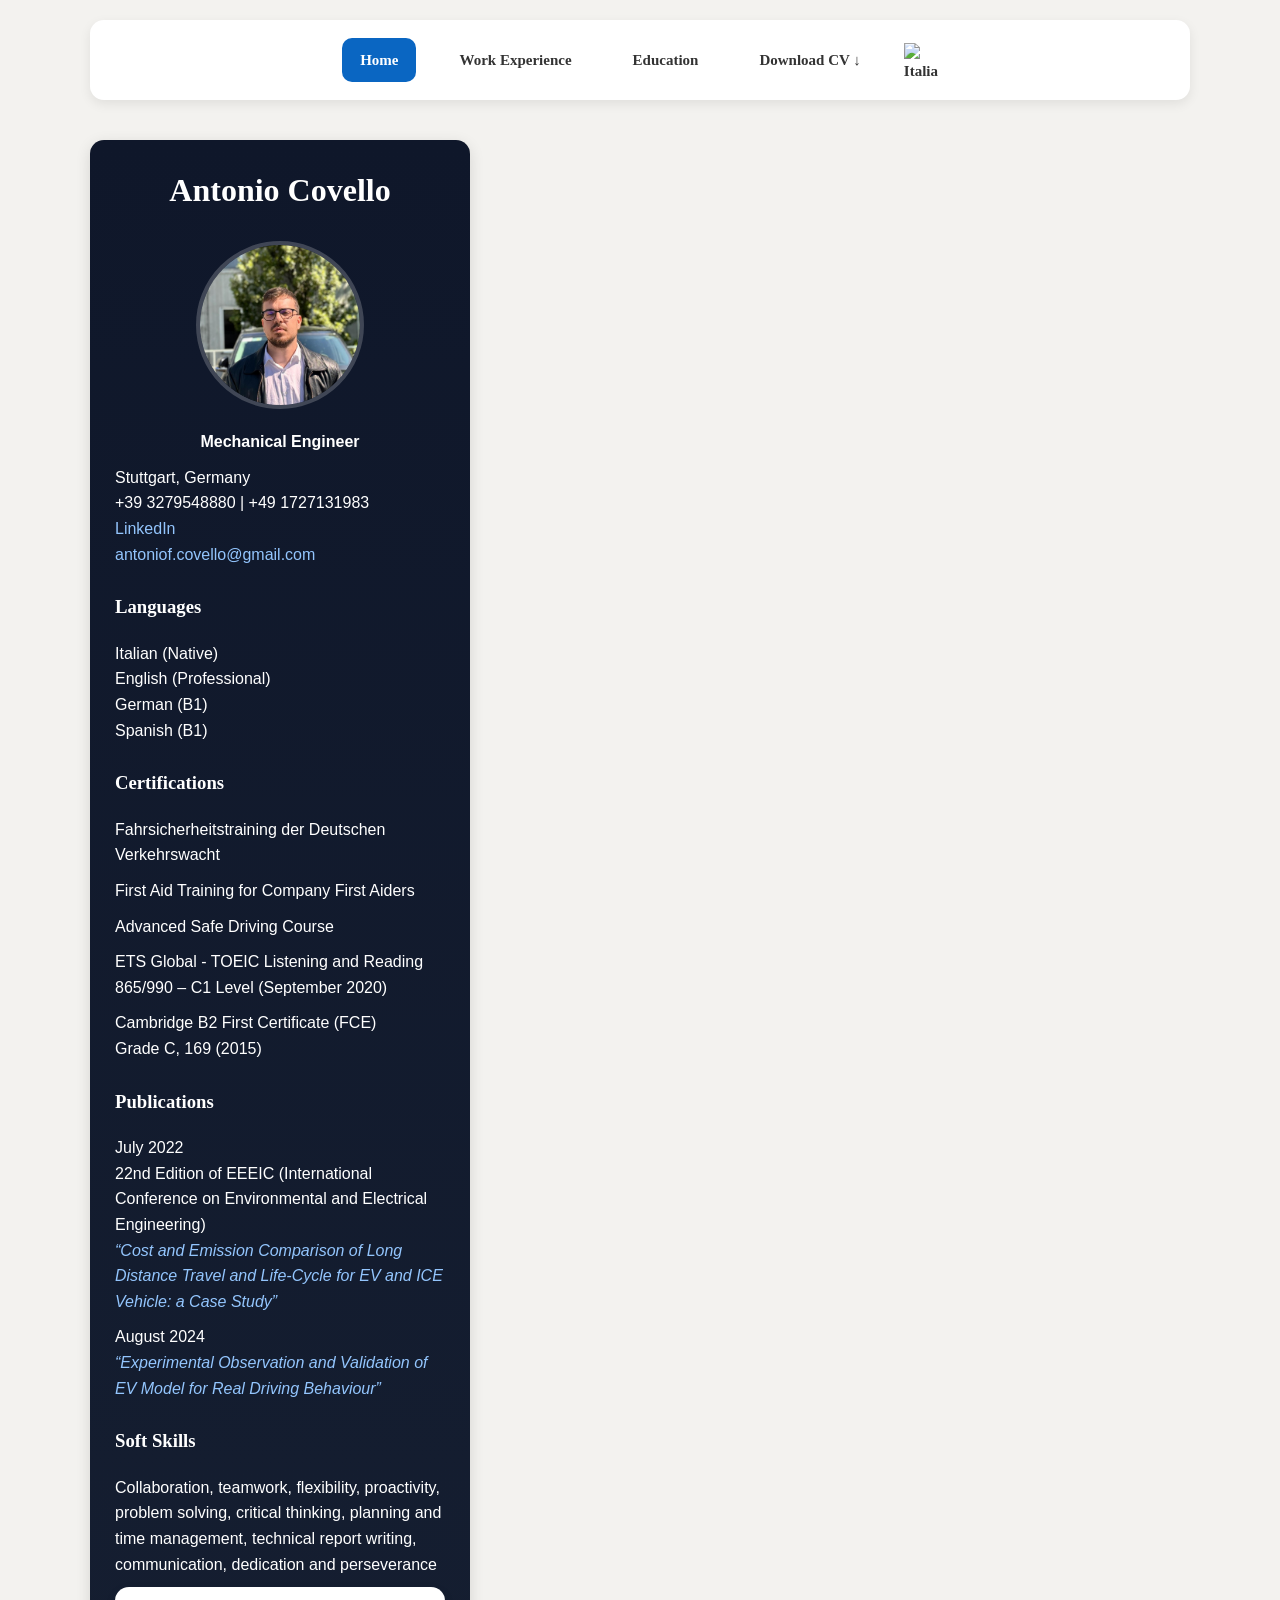
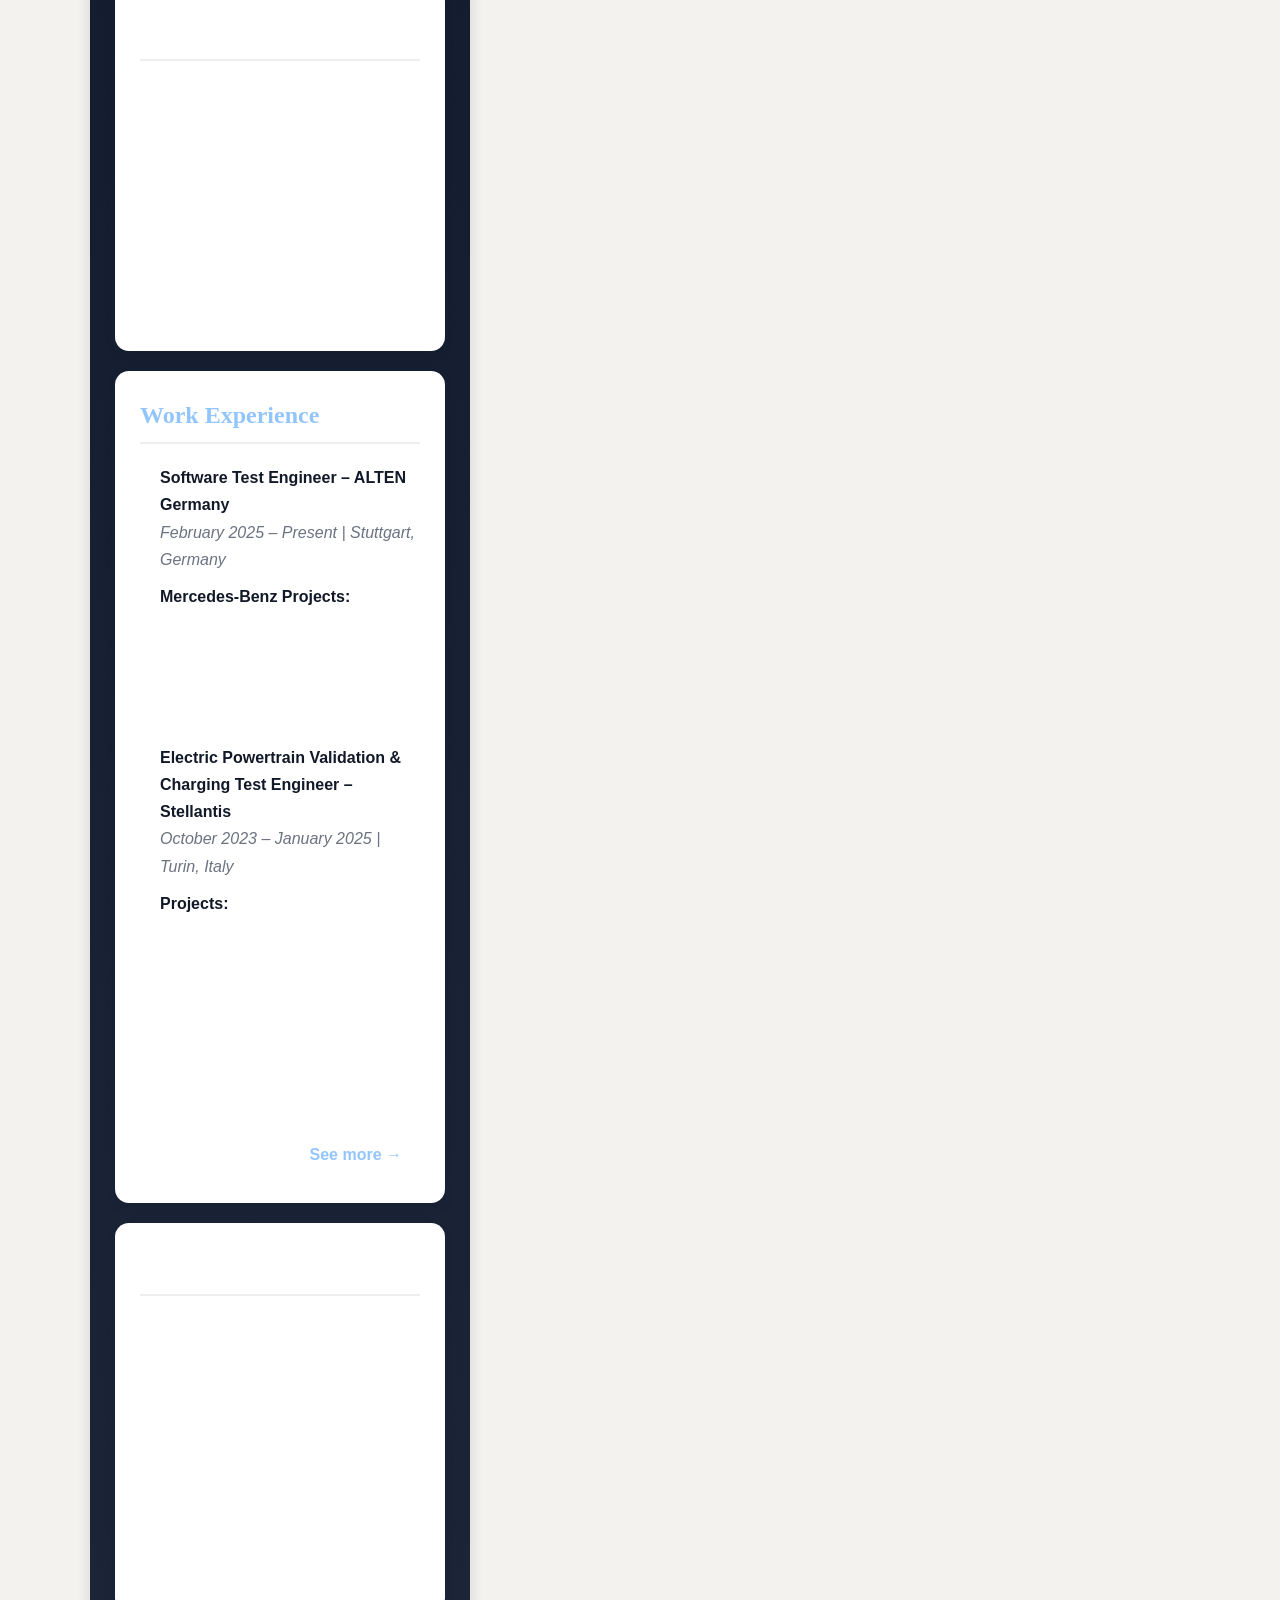
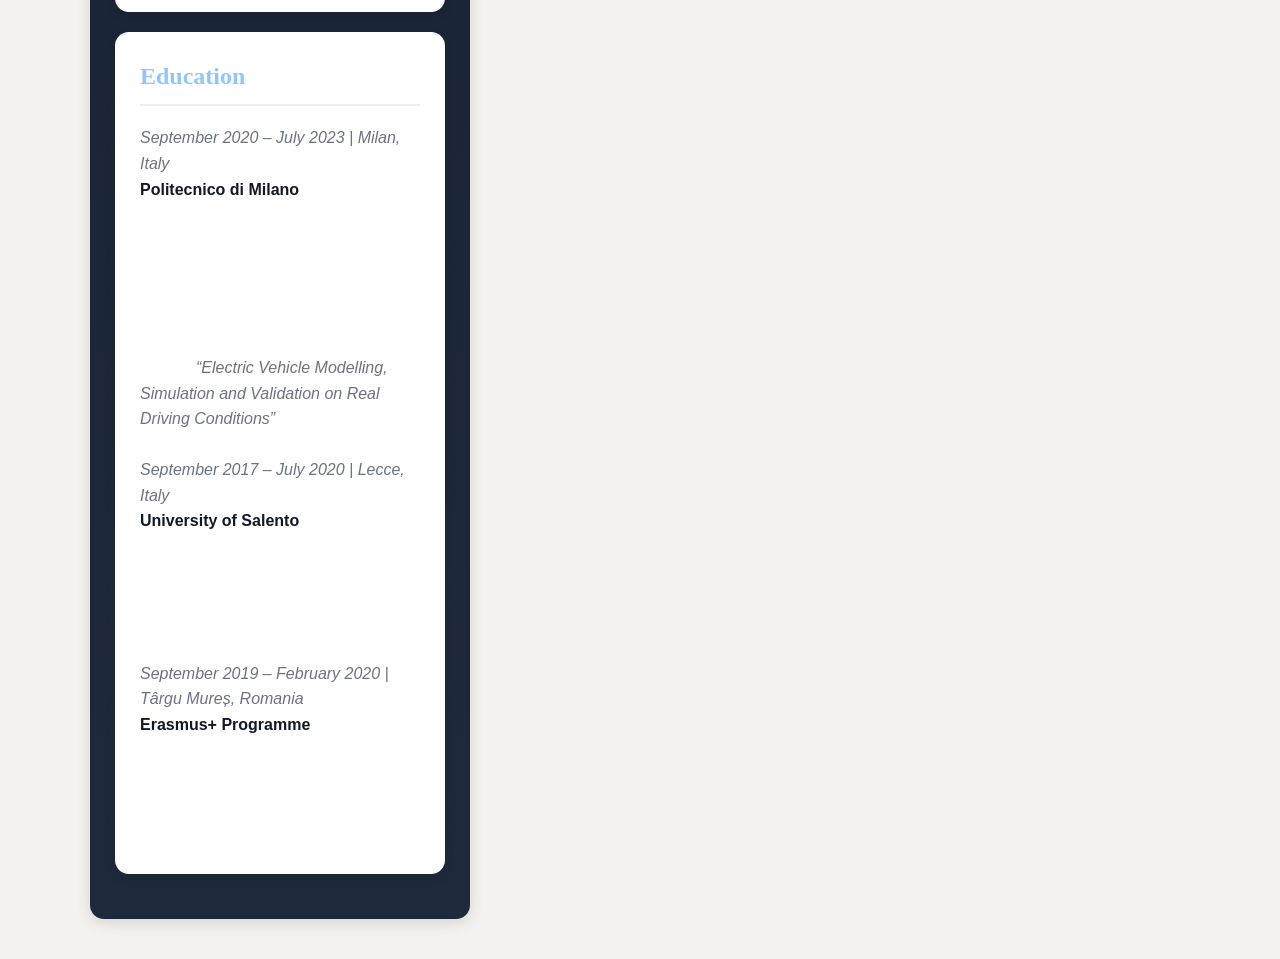
==== index.html @ f953c638 "Update index.html" ====
<!DOCTYPE html>
<html lang="en">
<head>
<meta charset="UTF-8">
<title>Antonio Covello | Mechanical Engineer</title>
<link rel="stylesheet" href="style.css">
</head>

<body>

<div class="topbar">

  <nav class="navbar">
    <a href="index.html" class="active">Home</a>
    <a href="work.html">Work Experience</a>
    <a href="education.html">Education</a>
    <a href="Antonio_Covello_CV.pdf" download class="cv-button">Download CV ↓</a>
    <a href="index-it.html" class="flag-button">
      <img src="https://hatscripts.github.io/circle-flags/flags/it.svg" alt="Italian">
    </a>
  </nav>

</div>

<div class="container">

  <div class="sidebar">

    <div class="profile-header">

  <h1>Antonio Covello</h1>

  <img src="profile.jpg.jpeg" class="profile-pic">

  <p class="role">
    <strong>Mechanical Engineer</strong>
  </p>

</div>


<p>

  Stuttgart, Germany<br>

  +39 3279548880 | +49 1727131983<br>

  <a href="https://www.linkedin.com/in/antonio-covello/" target="_blank">
    LinkedIn
  </a><br>

  <a href="mailto:antoniof.covello@gmail.com">
    antoniof.covello@gmail.com
  </a>

</p>



<h3>Languages</h3>

<p>

  Italian (Native)<br>
  English (Professional)<br>
  German (B1)<br>
  Spanish (B1)

</p>



<h3>Certifications</h3>

<p>
  Fahrsicherheitstraining der Deutschen Verkehrswacht
</p>

<p>
  First Aid Training for Company First Aiders
</p>

<p>
  Advanced Safe Driving Course
</p>

<p>

  ETS Global - TOEIC Listening and Reading<br>

  865/990 – C1 Level (September 2020)

</p>

<p>

  Cambridge B2 First Certificate (FCE)<br>

  Grade C, 169 (2015)

</p>



<h3>Publications</h3>

<p>

  July 2022<br>

  22nd Edition of EEEIC (International Conference on Environmental and Electrical Engineering)<br>

  <a href="https://ieeexplore.ieee.org/document/9854748" target="_blank">

    <i>
      “Cost and Emission Comparison of Long Distance Travel and Life-Cycle for EV and ICE Vehicle: a Case Study”
    </i>

  </a>

</p>


<p>

  August 2024<br>

  <a href="https://ieeexplore.ieee.org/document/10654270" target="_blank">

    <i>
      “Experimental Observation and Validation of EV Model for Real Driving Behaviour”
    </i>

  </a>

</p>



<h3>Soft Skills</h3>

<p>

  Collaboration, teamwork, flexibility, proactivity,
  problem solving, critical thinking, planning and time management,
  technical report writing, communication, dedication and perseverance

</p>




<div class="card">

  <h2>Profile</h2>

  <p>

    Mechanical Engineer with strong experience in automotive testing,
    EV systems and software validation.

    Currently working in Germany on advanced projects,
    with a focus on diagnostics and system integration,
    developing a comprehensive understanding of vehicles
    and automotive systems.

  </p>

</div>




<div class="card">

  <h2>

    <a href="work.html">

      Work Experience

    </a>

  </h2>


  <div class="job">

    <ul>

      <li>

        <strong>Software Test Engineer – ALTEN Germany</strong><br>

        <i>February 2025 – Present | Stuttgart, Germany</i>

        <p class="subtitle">

          <strong>Mercedes-Benz Projects:</strong><br>

          E2E Testing & Connected Services<br>

          Keyless Entry System<br>

          Pre-integration of the new Gen20x.i4 infotainment system

        </p>

      </li>

    </ul>

  </div>




  <div class="job">

    <ul>

      <li>

        <strong>Electric Powertrain Validation & Charging Test Engineer – Stellantis</strong><br>

        <i>October 2023 – January 2025 | Turin, Italy</i>

        <p class="subtitle">

          <strong>Projects:</strong><br>

          EV/EVSE Free2move eSolutions Wallbox charging validation<br>

          HV battery validation for Jeep Renegade and Jeep Compass Plug-in Hybrid vehicles<br>

          332BEV Project (FIAT 500e)<br>

          500e AMPLE Battery Swap

        </p>

      </li>

    </ul>

  </div>



  <div class="see-more-container">

    <a href="work.html" class="see-more-button">

      See more →

    </a>

  </div>

</div>




<div class="card">

  <h2>Tools & Hard Skills</h2>

  <p>

    <strong>Diagnostics:</strong>
    DTS9, TUT, CDA, DIANalyzer<br>

    <strong>Logging & Analysis:</strong>
    Xoraya, LoggerSuite, SystemClient, CANalyzer<br>

    <strong>Testing:</strong>
    TDU, Picoscope, CANoe, CAPL, INCA/MDA<br>

    <strong>Reporting:</strong>
    Starc, Codebeamer, Jira, Confluence, MS Office & Excel<br>

    <strong>Other:</strong>
    Matlab/Simulink, Python, CAD Software (Fusion 360, Inventor)

  </p>

</div>




<div class="card">

  <h2>

    <a href="education.html">

      Education

    </a>

  </h2>



  <div class="job">

    <i>September 2020 – July 2023 | Milan, Italy</i><br>

    <strong>Politecnico di Milano</strong><br>

    <p class="subtitle">

      Master's Degree in Mechanical Engineering<br>

      Turbomachinery and Internal Combustion Engines

    </p>

    Final Grade: 105/110<br>

    Thesis:

    <i>

      “Electric Vehicle Modelling, Simulation and Validation on Real Driving Conditions”

    </i>

  </div>



  <div class="job">

    <i>September 2017 – July 2020 | Lecce, Italy</i><br>

    <strong>University of Salento</strong><br>

    <p class="subtitle">

      Bachelor's Degree in Industrial Engineering

    </p>

    Final Grade: 110/110

  </div>



  <div class="job">

    <i>September 2019 – February 2020 | Târgu Mureș, Romania</i><br>

    <strong>Erasmus+ Programme</strong><br>

    <p class="subtitle">

      George Emil Palade University of Medicine,
      Pharmacy, Science and Technology

    </p>

  </div>

</div>
---- style.css ----
/* =========================
   GLOBAL
========================= */

body {
  font-family: 'Segoe UI', sans-serif;
  margin: 0;
  background: #f3f2ef;
  color: #222;
  line-height: 1.6;
}

h1,
h2,
h3,
.navbar a {
  font-family: Georgia, serif;
}

/* =========================
   TOPBAR
========================= */

.topbar {
  position: sticky;
  top: 15px;
  z-index: 1000;
  max-width: 1100px;
  margin: 20px auto;
}

/* =========================
   NAVBAR
========================= */

.navbar {
  background: white;
  border-radius: 14px;
  padding: 18px 30px;
  display: flex;
  justify-content: center;
  align-items: center;
  gap: 25px;
  box-shadow: 0 4px 12px rgba(0,0,0,0.08);
}

.navbar a {
  text-decoration: none;
  color: #333;
  font-size: 15px;
  font-weight: 600;
  padding: 10px 18px;
  border-radius: 10px;
  transition: all 0.2s ease;
}

.navbar a:hover {
  background: #eef3f8;
  color: #0a66c2;
}

.navbar .active {
  background: #0a66c2;
  color: white;
}

.cv-button:hover {
  background: #eef3f8;
  color: #0a66c2;
}

.flag-button {
  padding: 0 !important;
  background: transparent !important;
}

.flag-button img {
  width: 34px;
  height: 34px;
  display: block;
  transition: 0.2s ease;
}

.flag-button img:hover {
  transform: scale(1.08);
}

/* =========================
   MAIN LAYOUT
========================= */

.container {
  display: flex;
  max-width: 1100px;
  margin: 40px auto;
  gap: 20px;
  align-items: flex-start;
}

/* =========================
   HOME SIDEBAR
========================= */

.sidebar {
  width: 30%;
  background: linear-gradient(180deg, #0f172a, #1e293b);
  color: white;
  padding: 25px;
  border-radius: 14px;
  height: fit-content;
  box-shadow: 0 4px 15px rgba(0,0,0,0.12);
}

.sidebar h2,
.sidebar h3 {
  color: white;
}


.sidebar p {
  margin: 10px 0;
}

.sidebar a {
  color: #93c5fd;
  text-decoration: none;
}

.sidebar a:hover {
  text-decoration: underline;
}

/* =========================
   PROFILE IMAGE
========================= */
.profile-header {
  text-align: center;
}

.profile-header h1 {
  margin-top: 0;
  margin-bottom: 25px;
  color: white;
}

.profile-pic {
  width: 160px;
  height: 160px;
  border-radius: 50%;
  object-fit: cover;
  object-position: center top;
  display: block;
  margin: 0 auto 20px auto;
  border: 4px solid rgba(255,255,255,0.2);
}

/* =========================
   MAIN CONTENT
========================= */

.main {
  flex: 1;
}

/* =========================
   CARDS
========================= */

.card {
  background: white;
  padding: 25px;
  border-radius: 14px;
  margin-bottom: 20px;
  box-shadow: 0 4px 12px rgba(0,0,0,0.08);
  transition: 0.2s ease;
}

.card:hover {
  transform: translateY(-2px);
}

.card p {
  margin-bottom: 15px;
}

/* =========================
   TITLES
========================= */

h2 {
  margin-top: 0;
  border-bottom: 2px solid #eee;
  padding-bottom: 8px;
}

h3 {
  margin-top: 25px;
}

/* =========================
   JOB SECTION
========================= */

.job {
  margin-bottom: 25px;
}

.job strong {
  color: #111827;
}

.job i {
  color: #6b7280;
}

/* =========================
   LISTS
========================= */

ul {
  padding-left: 20px;
  line-height: 1.7;
}

li {
  margin-bottom: 8px;
}

/* =========================
   PROJECT LINKS
========================= */

.project a {
  color: #0a66c2;
  font-weight: bold;
  text-decoration: none;
}

.project a:hover {
  text-decoration: underline;
}

/* =========================
   WORK / EDUCATION SIDEBAR
========================= */

.sidebar-nav {
  width: 250px;
  position: sticky;
  top: 120px;
  align-self: flex-start;

  background: white;
  padding: 20px;
  border-radius: 14px;

  box-shadow: 0 4px 12px rgba(0,0,0,0.08);
}

.sidebar-nav h2 {
  margin-top: 0;
  color: #0a66c2;
  border-bottom: none;
}

.sidebar-nav a {
  display: block;
  text-decoration: none;
  color: #333;
  padding: 12px 15px;
  margin-bottom: 10px;
  border-radius: 8px;
  transition: 0.2s ease;
}

.sidebar-nav a:hover {
  background: #eef3f8;
  color: #0a66c2;
}
.section-link {
  text-decoration: none;
  color: inherit;
  transition: 0.2s ease;
}

.section-link:hover {
  color: #0a66c2;
}

/* =========================
   RESPONSIVE
========================= */

@media (max-width: 900px) {

  .container {
    flex-direction: column;
    padding: 0 15px;
  }

  .sidebar,
  .sidebar-nav,
  .main {
    width: 100%;
  }

  .sidebar-nav {
    position: static;
  }

  .navbar {
    flex-wrap: wrap;
    gap: 12px;
  }

  .navbar a {
    font-size: 14px;
  }

}

.main a {
  color: #0a66c2;
  text-decoration: none;
  font-weight: 600;
  transition: 0.2s ease;
}

.main a:hover {
  text-decoration: underline;
}

[id] {
  scroll-margin-top: 120px;
}

.see-more-container {
  display: flex;
  justify-content: flex-end;
  margin-top: 20px;
}

.see-more-button {
  text-decoration: none;
  color: #0a66c2;
  font-weight: 600;
  padding: 10px 18px;
  border-radius: 10px;
  transition: 0.2s ease;
}

.see-more-button:hover {
  background: #eef3f8;
}
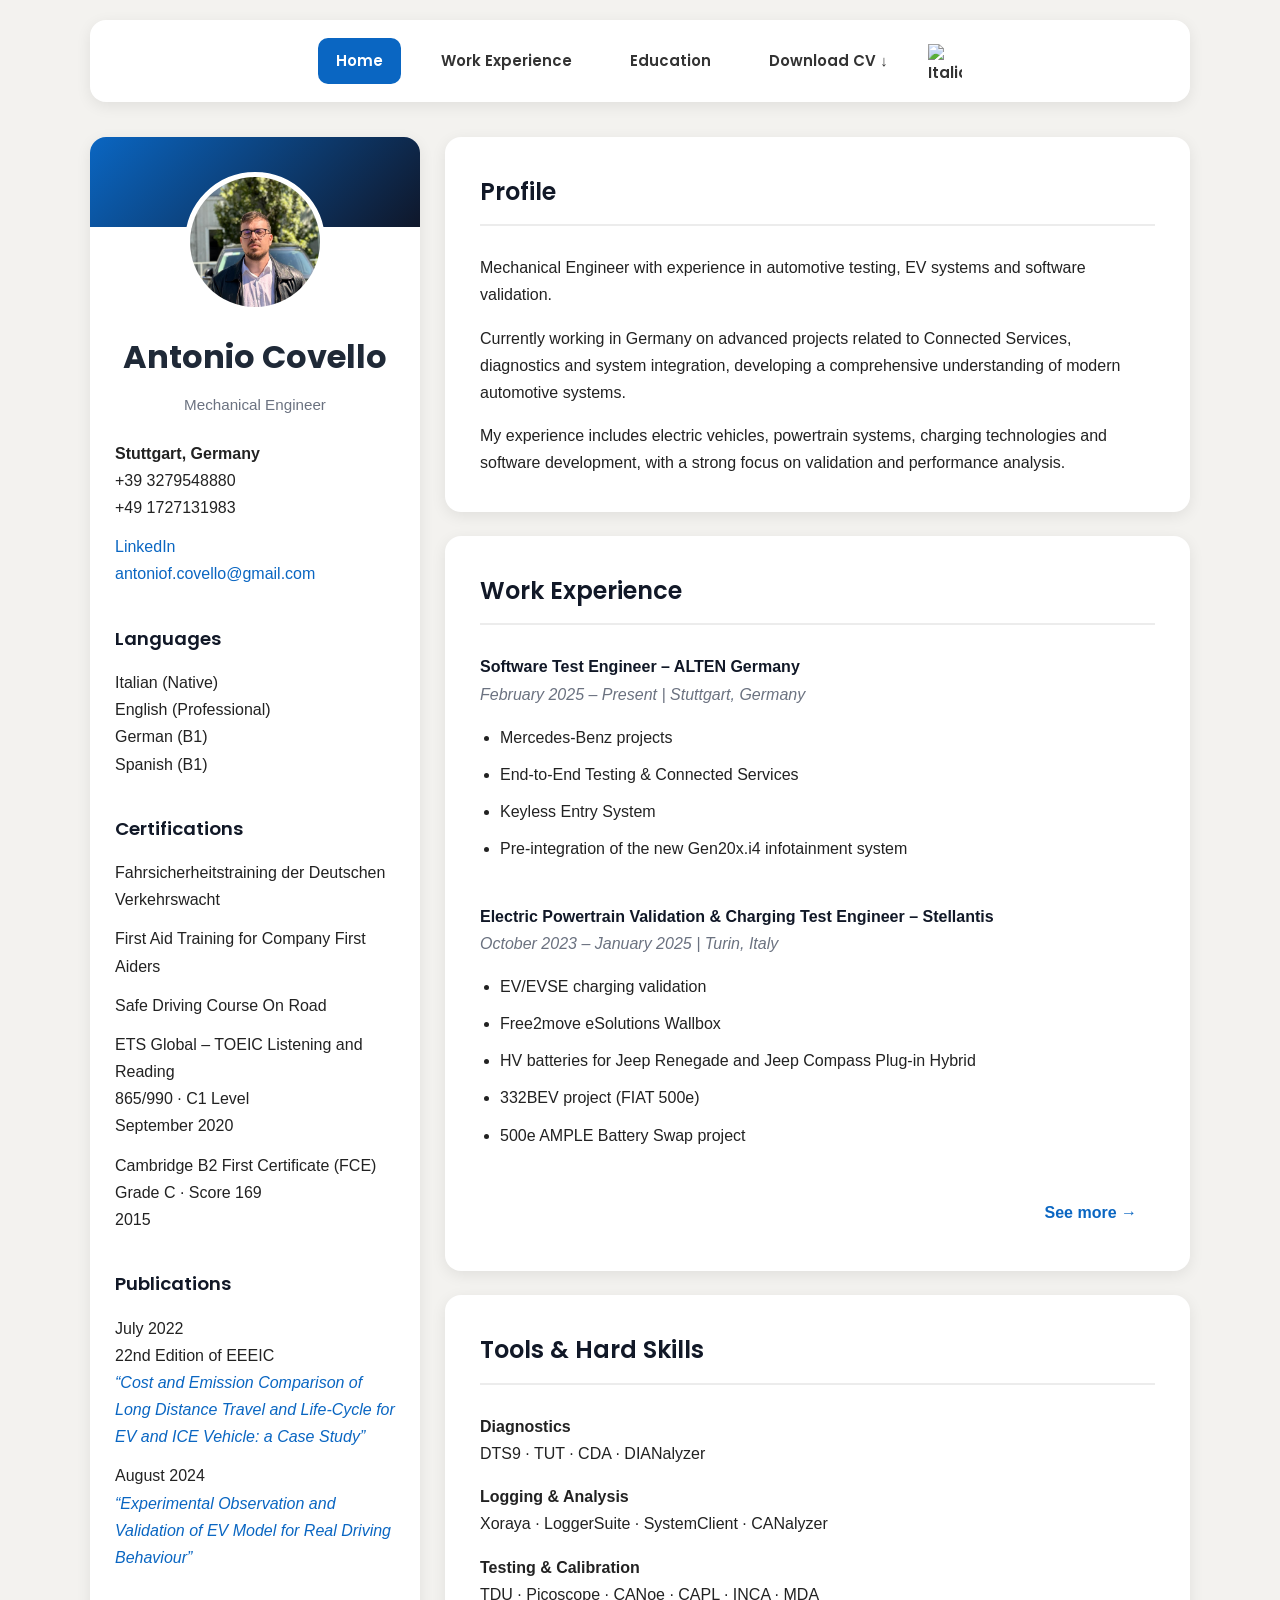
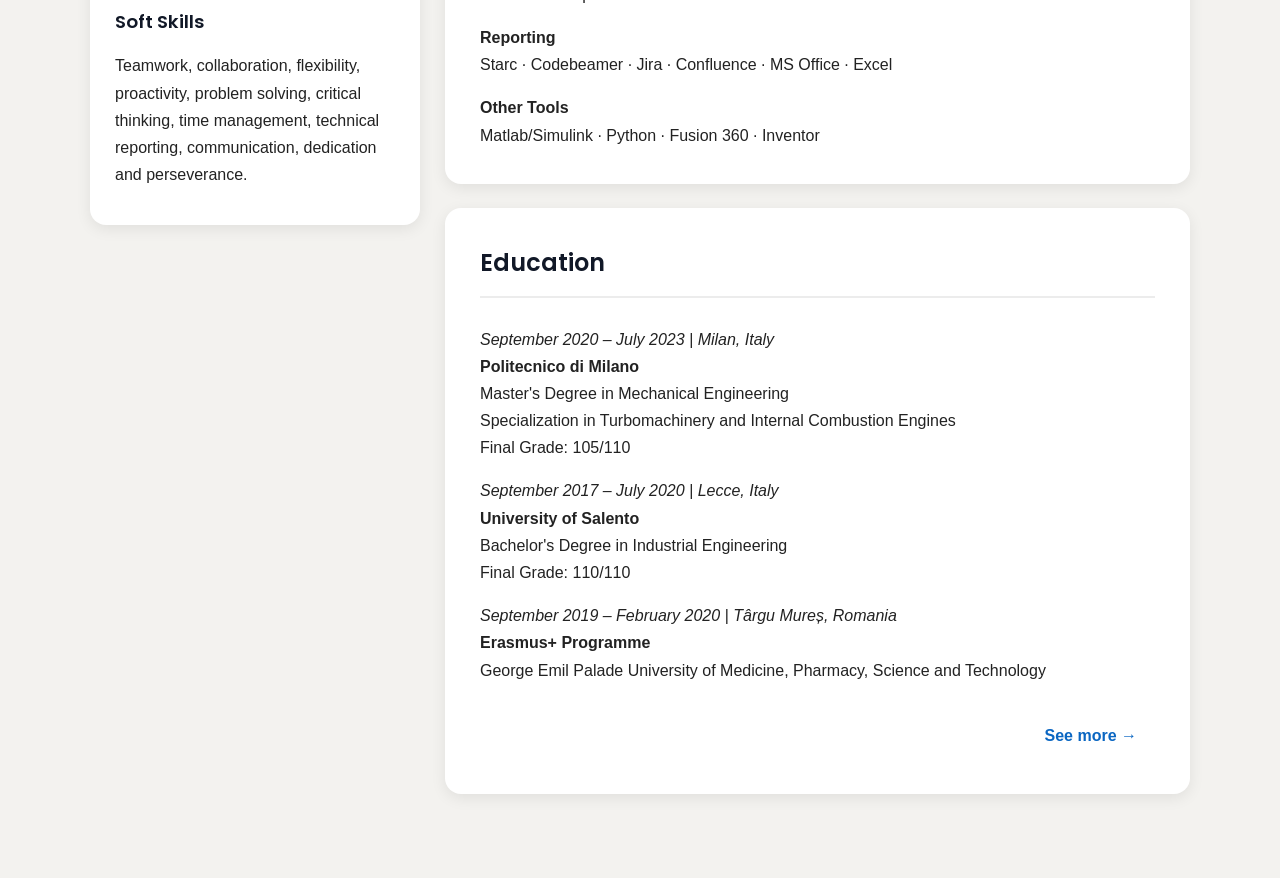
==== commit 884a3799: "Update index.html" ====
--- a/index.html
+++ b/index.html
@@ -1,368 +1,435 @@
 <!DOCTYPE html>
 <html lang="en">
 <head>
+
 <meta charset="UTF-8">
+<meta name="viewport" content="width=device-width, initial-scale=1.0">
+
 <title>Antonio Covello | Mechanical Engineer</title>
+
 <link rel="stylesheet" href="style.css">
+
 </head>
 
 <body>
 
 <div class="topbar">
 
-  <nav class="navbar">
-    <a href="index.html" class="active">Home</a>
-    <a href="work.html">Work Experience</a>
-    <a href="education.html">Education</a>
-    <a href="Antonio_Covello_CV.pdf" download class="cv-button">Download CV ↓</a>
-    <a href="index-it.html" class="flag-button">
-      <img src="https://hatscripts.github.io/circle-flags/flags/it.svg" alt="Italian">
-    </a>
-  </nav>
+    <nav class="navbar">
+
+        <a href="index.html" class="active">Home</a>
+
+        <a href="work.html">Work Experience</a>
+
+        <a href="education.html">Education</a>
+
+        <a href="CV - Antonio Covello.pdf" download class="cv-button">
+            Download CV ↓
+        </a>
+
+        <a href="index-it.html" class="flag-button">
+            <img src="https://hatscripts.github.io/circle-flags/flags/it.svg" alt="Italiano">
+        </a>
+
+    </nav>
 
 </div>
 
+
 <div class="container">
 
-  <div class="sidebar">
-
-    <div class="profile-header">
-
-  <h1>Antonio Covello</h1>
-
-  <img src="profile.jpg.jpeg" class="profile-pic">
-
-  <p class="role">
-    <strong>Mechanical Engineer</strong>
-  </p>
+    <!-- SIDEBAR -->
+
+    <aside class="sidebar">
+
+        <div class="profile-cover"></div>
+
+        <div class="profile-header">
+
+            <img src="profile.jpg.jpeg" alt="Antonio Covello" class="profile-pic">
+
+            <h1>Antonio Covello</h1>
+
+            <p class="profile-role">
+                Mechanical Engineer
+            </p>
+
+        </div>
+
+
+        <div class="sidebar-content">
+
+            <p>
+                <strong>Stuttgart, Germany</strong><br>
+                +39 3279548880<br>
+                +49 1727131983
+            </p>
+
+            <p>
+
+                <a href="https://www.linkedin.com/in/antonio-covello/" target="_blank">
+                    LinkedIn
+                </a>
+
+                <br>
+
+                <a href="mailto:antoniof.covello@gmail.com">
+                    antoniof.covello@gmail.com
+                </a>
+
+            </p>
+
+
+            <h3>Languages</h3>
+
+            <p>
+                Italian (Native)<br>
+                English (Professional)<br>
+                German (B1)<br>
+                Spanish (B1)
+            </p>
+
+
+            <h3>Certifications</h3>
+
+            <p>
+                Fahrsicherheitstraining der Deutschen Verkehrswacht
+            </p>
+
+            <p>
+                First Aid Training for Company First Aiders
+            </p>
+
+            <p>
+                Safe Driving Course On Road
+            </p>
+
+            <p>
+                ETS Global – TOEIC Listening and Reading<br>
+                865/990 · C1 Level<br>
+                September 2020
+            </p>
+
+            <p>
+                Cambridge B2 First Certificate (FCE)<br>
+                Grade C · Score 169<br>
+                2015
+            </p>
+
+
+            <h3>Publications</h3>
+
+            <p>
+
+                July 2022<br>
+
+                22nd Edition of EEEIC<br>
+
+                <a href="https://ieeexplore.ieee.org/document/9854748" target="_blank">
+
+                    <i>
+                        “Cost and Emission Comparison of Long Distance Travel and Life-Cycle for EV and ICE Vehicle: a Case Study”
+                    </i>
+
+                </a>
+
+            </p>
+
+
+            <p>
+
+                August 2024<br>
+
+                <a href="https://ieeexplore.ieee.org/document/10654270" target="_blank">
+
+                    <i>
+                        “Experimental Observation and Validation of EV Model for Real Driving Behaviour”
+                    </i>
+
+                </a>
+
+            </p>
+
+
+            <h3>Soft Skills</h3>
+
+            <p>
+                Teamwork, collaboration, flexibility,
+                proactivity, problem solving,
+                critical thinking, time management,
+                technical reporting, communication,
+                dedication and perseverance.
+            </p>
+
+        </div>
+
+    </aside>
+
+
+    <!-- MAIN -->
+
+    <main class="main">
+
+
+        <!-- PROFILE -->
+
+        <section class="card">
+
+            <h2>Profile</h2>
+
+            <p>
+
+                Mechanical Engineer with experience in automotive testing,
+                EV systems and software validation.
+
+            </p>
+
+            <p>
+
+                Currently working in Germany on advanced projects related
+                to Connected Services, diagnostics and system integration,
+                developing a comprehensive understanding of modern
+                automotive systems.
+
+            </p>
+
+            <p>
+
+                My experience includes electric vehicles,
+                powertrain systems, charging technologies
+                and software development, with a strong focus on
+                validation and performance analysis.
+
+            </p>
+
+        </section>
+
+
+        <!-- WORK EXPERIENCE -->
+
+        <section class="card">
+
+            <h2>Work Experience</h2>
+
+
+            <div class="job">
+
+                <strong>
+                    Software Test Engineer – ALTEN Germany
+                </strong>
+
+                <br>
+
+                <i>
+                    February 2025 – Present | Stuttgart, Germany
+                </i>
+
+                <ul>
+
+                    <li>
+                        Mercedes-Benz projects
+                    </li>
+
+                    <li>
+                        End-to-End Testing & Connected Services
+                    </li>
+
+                    <li>
+                        Keyless Entry System
+                    </li>
+
+                    <li>
+                        Pre-integration of the new Gen20x.i4 infotainment system
+                    </li>
+
+                </ul>
+
+            </div>
+
+
+            <div class="job">
+
+                <strong>
+                    Electric Powertrain Validation & Charging Test Engineer – Stellantis
+                </strong>
+
+                <br>
+
+                <i>
+                    October 2023 – January 2025 | Turin, Italy
+                </i>
+
+                <ul>
+
+                    <li>
+                        EV/EVSE charging validation
+                    </li>
+
+                    <li>
+                        Free2move eSolutions Wallbox
+                    </li>
+
+                    <li>
+                        HV batteries for Jeep Renegade and Jeep Compass Plug-in Hybrid
+                    </li>
+
+                    <li>
+                        332BEV project (FIAT 500e)
+                    </li>
+
+                    <li>
+                        500e AMPLE Battery Swap project
+                    </li>
+
+                </ul>
+
+            </div>
+
+
+            <div class="see-more-container">
+
+                <a href="work.html" class="see-more-button">
+                    See more →
+                </a>
+
+            </div>
+
+        </section>
+
+
+        <!-- HARD SKILLS -->
+
+        <section class="card">
+
+            <h2>Tools & Hard Skills</h2>
+
+            <p>
+
+                <strong>Diagnostics</strong><br>
+                DTS9 · TUT · CDA · DIANalyzer
+
+            </p>
+
+            <p>
+
+                <strong>Logging & Analysis</strong><br>
+                Xoraya · LoggerSuite · SystemClient · CANalyzer
+
+            </p>
+
+            <p>
+
+                <strong>Testing & Calibration</strong><br>
+                TDU · Picoscope · CANoe · CAPL · INCA · MDA
+
+            </p>
+
+            <p>
+
+                <strong>Reporting</strong><br>
+                Starc · Codebeamer · Jira · Confluence · MS Office · Excel
+
+            </p>
+
+            <p>
+
+                <strong>Other Tools</strong><br>
+                Matlab/Simulink · Python · Fusion 360 · Inventor
+
+            </p>
+
+        </section>
+
+
+        <!-- EDUCATION -->
+
+        <section class="card">
+
+            <h2>Education</h2>
+
+
+            <p>
+
+                <i>
+                    September 2020 – July 2023 | Milan, Italy
+                </i>
+
+                <br>
+
+                <strong>
+                    Politecnico di Milano
+                </strong>
+
+                <br>
+
+                Master's Degree in Mechanical Engineering
+
+                <br>
+
+                Specialization in Turbomachinery and Internal Combustion Engines
+
+                <br>
+
+                Final Grade: 105/110
+
+            </p>
+
+
+            <p>
+
+                <i>
+                    September 2017 – July 2020 | Lecce, Italy
+                </i>
+
+                <br>
+
+                <strong>
+                    University of Salento
+                </strong>
+
+                <br>
+
+                Bachelor's Degree in Industrial Engineering
+
+                <br>
+
+                Final Grade: 110/110
+
+            </p>
+
+
+            <p>
+
+                <i>
+                    September 2019 – February 2020 | Târgu Mureș, Romania
+                </i>
+
+                <br>
+
+                <strong>
+                    Erasmus+ Programme
+                </strong>
+
+                <br>
+
+                George Emil Palade University of Medicine, Pharmacy, Science and Technology
+
+            </p>
+
+
+            <div class="see-more-container">
+
+                <a href="education.html" class="see-more-button">
+                    See more →
+                </a>
+
+            </div>
+
+        </section>
+
+    </main>
 
 </div>
 
-
-<p>
-
-  Stuttgart, Germany<br>
-
-  +39 3279548880 | +49 1727131983<br>
-
-  <a href="https://www.linkedin.com/in/antonio-covello/" target="_blank">
-    LinkedIn
-  </a><br>
-
-  <a href="mailto:antoniof.covello@gmail.com">
-    antoniof.covello@gmail.com
-  </a>
-
-</p>
-
-
-
-<h3>Languages</h3>
-
-<p>
-
-  Italian (Native)<br>
-  English (Professional)<br>
-  German (B1)<br>
-  Spanish (B1)
-
-</p>
-
-
-
-<h3>Certifications</h3>
-
-<p>
-  Fahrsicherheitstraining der Deutschen Verkehrswacht
-</p>
-
-<p>
-  First Aid Training for Company First Aiders
-</p>
-
-<p>
-  Advanced Safe Driving Course
-</p>
-
-<p>
-
-  ETS Global - TOEIC Listening and Reading<br>
-
-  865/990 – C1 Level (September 2020)
-
-</p>
-
-<p>
-
-  Cambridge B2 First Certificate (FCE)<br>
-
-  Grade C, 169 (2015)
-
-</p>
-
-
-
-<h3>Publications</h3>
-
-<p>
-
-  July 2022<br>
-
-  22nd Edition of EEEIC (International Conference on Environmental and Electrical Engineering)<br>
-
-  <a href="https://ieeexplore.ieee.org/document/9854748" target="_blank">
-
-    <i>
-      “Cost and Emission Comparison of Long Distance Travel and Life-Cycle for EV and ICE Vehicle: a Case Study”
-    </i>
-
-  </a>
-
-</p>
-
-
-<p>
-
-  August 2024<br>
-
-  <a href="https://ieeexplore.ieee.org/document/10654270" target="_blank">
-
-    <i>
-      “Experimental Observation and Validation of EV Model for Real Driving Behaviour”
-    </i>
-
-  </a>
-
-</p>
-
-
-
-<h3>Soft Skills</h3>
-
-<p>
-
-  Collaboration, teamwork, flexibility, proactivity,
-  problem solving, critical thinking, planning and time management,
-  technical report writing, communication, dedication and perseverance
-
-</p>
-
-
-
-
-<div class="card">
-
-  <h2>Profile</h2>
-
-  <p>
-
-    Mechanical Engineer with strong experience in automotive testing,
-    EV systems and software validation.
-
-    Currently working in Germany on advanced projects,
-    with a focus on diagnostics and system integration,
-    developing a comprehensive understanding of vehicles
-    and automotive systems.
-
-  </p>
-
-</div>
-
-
-
-
-<div class="card">
-
-  <h2>
-
-    <a href="work.html">
-
-      Work Experience
-
-    </a>
-
-  </h2>
-
-
-  <div class="job">
-
-    <ul>
-
-      <li>
-
-        <strong>Software Test Engineer – ALTEN Germany</strong><br>
-
-        <i>February 2025 – Present | Stuttgart, Germany</i>
-
-        <p class="subtitle">
-
-          <strong>Mercedes-Benz Projects:</strong><br>
-
-          E2E Testing & Connected Services<br>
-
-          Keyless Entry System<br>
-
-          Pre-integration of the new Gen20x.i4 infotainment system
-
-        </p>
-
-      </li>
-
-    </ul>
-
-  </div>
-
-
-
-
-  <div class="job">
-
-    <ul>
-
-      <li>
-
-        <strong>Electric Powertrain Validation & Charging Test Engineer – Stellantis</strong><br>
-
-        <i>October 2023 – January 2025 | Turin, Italy</i>
-
-        <p class="subtitle">
-
-          <strong>Projects:</strong><br>
-
-          EV/EVSE Free2move eSolutions Wallbox charging validation<br>
-
-          HV battery validation for Jeep Renegade and Jeep Compass Plug-in Hybrid vehicles<br>
-
-          332BEV Project (FIAT 500e)<br>
-
-          500e AMPLE Battery Swap
-
-        </p>
-
-      </li>
-
-    </ul>
-
-  </div>
-
-
-
-  <div class="see-more-container">
-
-    <a href="work.html" class="see-more-button">
-
-      See more →
-
-    </a>
-
-  </div>
-
-</div>
-
-
-
-
-<div class="card">
-
-  <h2>Tools & Hard Skills</h2>
-
-  <p>
-
-    <strong>Diagnostics:</strong>
-    DTS9, TUT, CDA, DIANalyzer<br>
-
-    <strong>Logging & Analysis:</strong>
-    Xoraya, LoggerSuite, SystemClient, CANalyzer<br>
-
-    <strong>Testing:</strong>
-    TDU, Picoscope, CANoe, CAPL, INCA/MDA<br>
-
-    <strong>Reporting:</strong>
-    Starc, Codebeamer, Jira, Confluence, MS Office & Excel<br>
-
-    <strong>Other:</strong>
-    Matlab/Simulink, Python, CAD Software (Fusion 360, Inventor)
-
-  </p>
-
-</div>
-
-
-
-
-<div class="card">
-
-  <h2>
-
-    <a href="education.html">
-
-      Education
-
-    </a>
-
-  </h2>
-
-
-
-  <div class="job">
-
-    <i>September 2020 – July 2023 | Milan, Italy</i><br>
-
-    <strong>Politecnico di Milano</strong><br>
-
-    <p class="subtitle">
-
-      Master's Degree in Mechanical Engineering<br>
-
-      Turbomachinery and Internal Combustion Engines
-
-    </p>
-
-    Final Grade: 105/110<br>
-
-    Thesis:
-
-    <i>
-
-      “Electric Vehicle Modelling, Simulation and Validation on Real Driving Conditions”
-
-    </i>
-
-  </div>
-
-
-
-  <div class="job">
-
-    <i>September 2017 – July 2020 | Lecce, Italy</i><br>
-
-    <strong>University of Salento</strong><br>
-
-    <p class="subtitle">
-
-      Bachelor's Degree in Industrial Engineering
-
-    </p>
-
-    Final Grade: 110/110
-
-  </div>
-
-
-
-  <div class="job">
-
-    <i>September 2019 – February 2020 | Târgu Mureș, Romania</i><br>
-
-    <strong>Erasmus+ Programme</strong><br>
-
-    <p class="subtitle">
-
-      George Emil Palade University of Medicine,
-      Pharmacy, Science and Technology
-
-    </p>
-
-  </div>
-
-</div>
+</body>
+</html>
--- a/style.css
+++ b/style.css
@@ -1,20 +1,54 @@
+/* =========================
+   GOOGLE FONTS
+========================= */
+
+@import url('https://fonts.googleapis.com/css2?family=Poppins:wght@400;500;600;700&display=swap');
+
 /* =========================
    GLOBAL
 ========================= */
 
+* {
+  box-sizing: border-box;
+}
+
+html {
+  scroll-behavior: smooth;
+}
+
 body {
-  font-family: 'Segoe UI', sans-serif;
   margin: 0;
   background: #f3f2ef;
   color: #222;
-  line-height: 1.6;
+  line-height: 1.7;
+  font-family: 'Segoe UI', sans-serif;
 }
 
 h1,
 h2,
 h3,
 .navbar a {
-  font-family: Georgia, serif;
+  font-family: 'Poppins', sans-serif;
+}
+
+h1 {
+  font-size: 2rem;
+  font-weight: 700;
+  margin: 0;
+}
+
+h2 {
+  font-size: 1.5rem;
+  font-weight: 600;
+}
+
+h3 {
+  font-size: 1.15rem;
+  font-weight: 600;
+}
+
+p {
+  margin-top: 0;
 }
 
 /* =========================
@@ -26,7 +60,7 @@
   top: 15px;
   z-index: 1000;
   max-width: 1100px;
-  margin: 20px auto;
+  margin: 20px auto 0 auto;
 }
 
 /* =========================
@@ -35,13 +69,13 @@
 
 .navbar {
   background: white;
-  border-radius: 14px;
+  border-radius: 16px;
   padding: 18px 30px;
   display: flex;
   justify-content: center;
   align-items: center;
-  gap: 25px;
-  box-shadow: 0 4px 12px rgba(0,0,0,0.08);
+  gap: 22px;
+  box-shadow: 0 4px 15px rgba(0, 0, 0, 0.08);
 }
 
 .navbar a {
@@ -91,10 +125,10 @@
 
 .container {
   display: flex;
+  align-items: flex-start;
+  gap: 25px;
   max-width: 1100px;
-  margin: 40px auto;
-  gap: 20px;
-  align-items: flex-start;
+  margin: 35px auto 60px auto;
 }
 
 /* =========================
@@ -103,55 +137,73 @@
 
 .sidebar {
   width: 30%;
-  background: linear-gradient(180deg, #0f172a, #1e293b);
-  color: white;
-  padding: 25px;
-  border-radius: 14px;
-  height: fit-content;
-  box-shadow: 0 4px 15px rgba(0,0,0,0.12);
-}
-
-.sidebar h2,
-.sidebar h3 {
-  color: white;
-}
-
-
-.sidebar p {
-  margin: 10px 0;
-}
-
-.sidebar a {
-  color: #93c5fd;
-  text-decoration: none;
-}
-
-.sidebar a:hover {
-  text-decoration: underline;
-}
-
-/* =========================
-   PROFILE IMAGE
-========================= */
+  background: white;
+  border-radius: 16px;
+  overflow: hidden;
+  box-shadow: 0 4px 15px rgba(0, 0, 0, 0.08);
+}
+
+.profile-cover {
+  height: 90px;
+  background: linear-gradient(135deg, #0a66c2, #0f172a);
+}
+
 .profile-header {
   text-align: center;
-}
-
-.profile-header h1 {
-  margin-top: 0;
-  margin-bottom: 25px;
-  color: white;
+  margin-top: -55px;
+  padding: 0 25px 10px 25px;
 }
 
 .profile-pic {
-  width: 160px;
-  height: 160px;
+  width: 140px;
+  height: 140px;
   border-radius: 50%;
   object-fit: cover;
   object-position: center top;
+  border: 5px solid white;
+  background: white;
   display: block;
-  margin: 0 auto 20px auto;
-  border: 4px solid rgba(255,255,255,0.2);
+  margin: 0 auto 18px auto;
+}
+
+.profile-header h1 {
+  color: #1f2937;
+  margin-bottom: 8px;
+}
+
+.profile-role {
+  color: #6b7280;
+  font-size: 0.95rem;
+  margin-bottom: 25px;
+}
+
+.sidebar-content {
+  padding: 0 25px 25px 25px;
+}
+
+.sidebar h2,
+.sidebar h3 {
+  color: #111827;
+  margin-top: 35px;
+  margin-bottom: 15px;
+}
+
+.sidebar h2:first-child,
+.sidebar h3:first-child {
+  margin-top: 0;
+}
+
+.sidebar p {
+  margin-bottom: 12px;
+}
+
+.sidebar a {
+  color: #0a66c2;
+  text-decoration: none;
+}
+
+.sidebar a:hover {
+  text-decoration: underline;
 }
 
 /* =========================
@@ -168,10 +220,10 @@
 
 .card {
   background: white;
-  padding: 25px;
-  border-radius: 14px;
-  margin-bottom: 20px;
-  box-shadow: 0 4px 12px rgba(0,0,0,0.08);
+  border-radius: 16px;
+  padding: 35px;
+  margin-bottom: 24px;
+  box-shadow: 0 4px 15px rgba(0, 0, 0, 0.08);
   transition: 0.2s ease;
 }
 
@@ -179,22 +231,26 @@
   transform: translateY(-2px);
 }
 
-.card p {
-  margin-bottom: 15px;
+.card p:last-child {
+  margin-bottom: 0;
 }
 
 /* =========================
    TITLES
 ========================= */
 
-h2 {
+.card h2 {
   margin-top: 0;
-  border-bottom: 2px solid #eee;
-  padding-bottom: 8px;
-}
-
-h3 {
-  margin-top: 25px;
+  margin-bottom: 28px;
+  padding-bottom: 12px;
+  border-bottom: 2px solid #ececec;
+  color: #111827;
+}
+
+.card h3 {
+  margin-top: 35px;
+  margin-bottom: 12px;
+  color: #1f2937;
 }
 
 /* =========================
@@ -202,7 +258,11 @@
 ========================= */
 
 .job {
-  margin-bottom: 25px;
+  margin-bottom: 40px;
+}
+
+.job:last-child {
+  margin-bottom: 0;
 }
 
 .job strong {
@@ -219,25 +279,29 @@
 
 ul {
   padding-left: 20px;
-  line-height: 1.7;
 }
 
 li {
-  margin-bottom: 8px;
-}
-
-/* =========================
-   PROJECT LINKS
-========================= */
+  margin-bottom: 10px;
+}
+
+/* =========================
+   LINKS
+========================= */
+
+.main a {
+  color: #0a66c2;
+  text-decoration: none;
+  font-weight: 600;
+  transition: 0.2s ease;
+}
+
+.main a:hover {
+  text-decoration: underline;
+}
 
 .project a {
   color: #0a66c2;
-  font-weight: bold;
-  text-decoration: none;
-}
-
-.project a:hover {
-  text-decoration: underline;
 }
 
 /* =========================
@@ -251,16 +315,17 @@
   align-self: flex-start;
 
   background: white;
-  padding: 20px;
-  border-radius: 14px;
-
-  box-shadow: 0 4px 12px rgba(0,0,0,0.08);
+  padding: 25px;
+  border-radius: 16px;
+
+  box-shadow: 0 4px 15px rgba(0, 0, 0, 0.08);
 }
 
 .sidebar-nav h2 {
   margin-top: 0;
-  color: #0a66c2;
+  margin-bottom: 25px;
   border-bottom: none;
+  color: #0a66c2;
 }
 
 .sidebar-nav a {
@@ -269,7 +334,7 @@
   color: #333;
   padding: 12px 15px;
   margin-bottom: 10px;
-  border-radius: 8px;
+  border-radius: 10px;
   transition: 0.2s ease;
 }
 
@@ -277,6 +342,11 @@
   background: #eef3f8;
   color: #0a66c2;
 }
+
+/* =========================
+   SECTION LINKS
+========================= */
+
 .section-link {
   text-decoration: none;
   color: inherit;
@@ -285,6 +355,37 @@
 
 .section-link:hover {
   color: #0a66c2;
+}
+
+/* =========================
+   SEE MORE BUTTON
+========================= */
+
+.see-more-container {
+  display: flex;
+  justify-content: flex-end;
+  margin-top: 28px;
+}
+
+.see-more-button {
+  text-decoration: none;
+  color: #0a66c2;
+  font-weight: 600;
+  padding: 10px 18px;
+  border-radius: 10px;
+  transition: 0.2s ease;
+}
+
+.see-more-button:hover {
+  background: #eef3f8;
+}
+
+/* =========================
+   SCROLL OFFSET
+========================= */
+
+[id] {
+  scroll-margin-top: 120px;
 }
 
 /* =========================
@@ -296,6 +397,7 @@
   .container {
     flex-direction: column;
     padding: 0 15px;
+    gap: 20px;
   }
 
   .sidebar,
@@ -311,44 +413,36 @@
   .navbar {
     flex-wrap: wrap;
     gap: 12px;
+    padding: 18px;
   }
 
   .navbar a {
     font-size: 14px;
   }
 
-}
-
-.main a {
-  color: #0a66c2;
-  text-decoration: none;
-  font-weight: 600;
-  transition: 0.2s ease;
-}
-
-.main a:hover {
-  text-decoration: underline;
-}
-
-[id] {
-  scroll-margin-top: 120px;
-}
-
-.see-more-container {
-  display: flex;
-  justify-content: flex-end;
-  margin-top: 20px;
-}
-
-.see-more-button {
-  text-decoration: none;
-  color: #0a66c2;
-  font-weight: 600;
-  padding: 10px 18px;
-  border-radius: 10px;
-  transition: 0.2s ease;
-}
-
-.see-more-button:hover {
-  background: #eef3f8;
-}
+  .card {
+    padding: 28px 24px;
+  }
+
+}
+
+@media (max-width: 600px) {
+
+  .topbar {
+    top: 10px;
+  }
+
+  .profile-pic {
+    width: 120px;
+    height: 120px;
+  }
+
+  h1 {
+    font-size: 1.7rem;
+  }
+
+  h2 {
+    font-size: 1.3rem;
+  }
+
+}
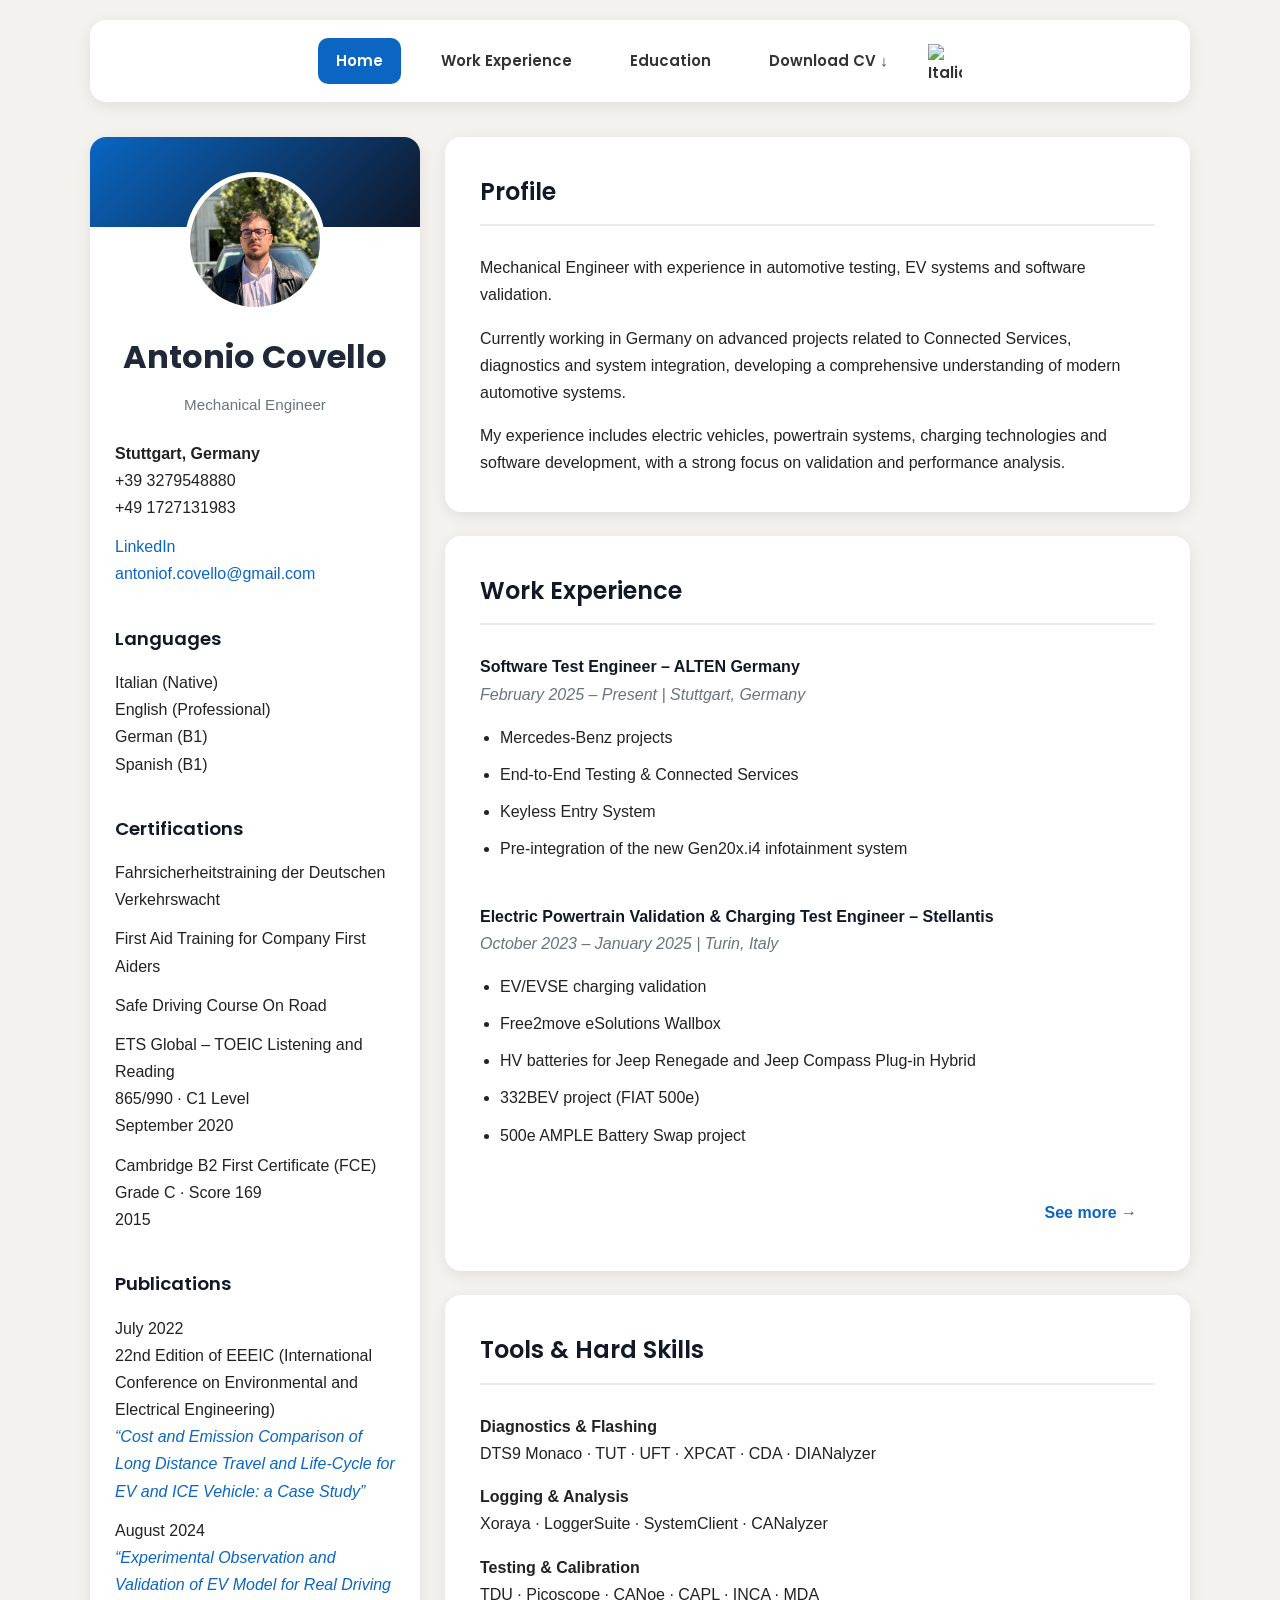
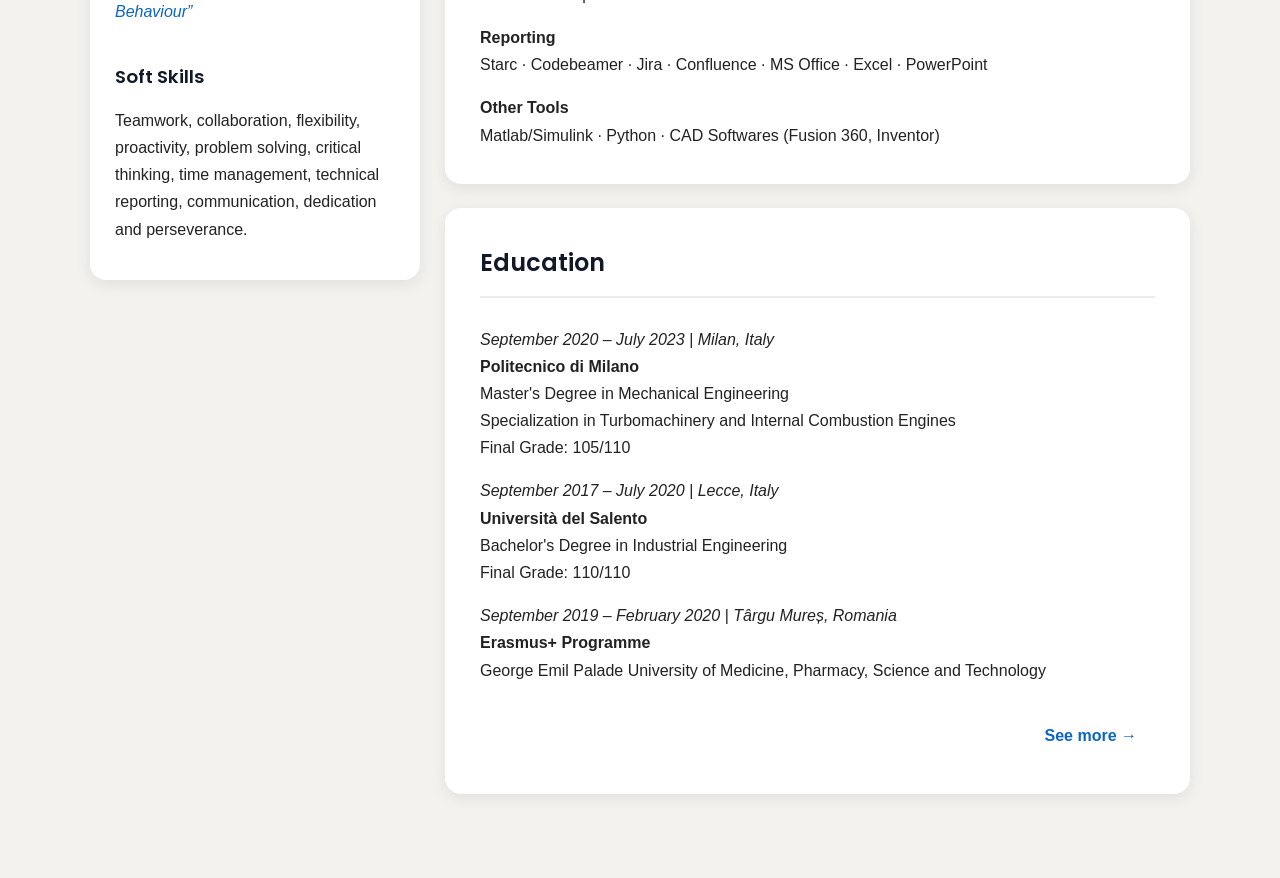
==== commit ee7fa424: "Update index.html" ====
--- a/index.html
+++ b/index.html
@@ -123,7 +123,7 @@
 
                 July 2022<br>
 
-                22nd Edition of EEEIC<br>
+                22nd Edition of EEEIC (International Conference on Environmental and Electrical Engineering)<br>
 
                 <a href="https://ieeexplore.ieee.org/document/9854748" target="_blank">
 
@@ -305,8 +305,8 @@
 
             <p>
 
-                <strong>Diagnostics</strong><br>
-                DTS9 · TUT · CDA · DIANalyzer
+                <strong>Diagnostics & Flashing</strong><br>
+                DTS9 Monaco · TUT · UFT · XPCAT · CDA · DIANalyzer
 
             </p>
 
@@ -327,14 +327,14 @@
             <p>
 
                 <strong>Reporting</strong><br>
-                Starc · Codebeamer · Jira · Confluence · MS Office · Excel
+                Starc · Codebeamer · Jira · Confluence · MS Office · Excel · PowerPoint
 
             </p>
 
             <p>
 
                 <strong>Other Tools</strong><br>
-                Matlab/Simulink · Python · Fusion 360 · Inventor
+                Matlab/Simulink · Python · CAD Softwares (Fusion 360, Inventor)
 
             </p>
 
@@ -384,7 +384,7 @@
                 <br>
 
                 <strong>
-                    University of Salento
+                    Università del Salento
                 </strong>
 
                 <br>
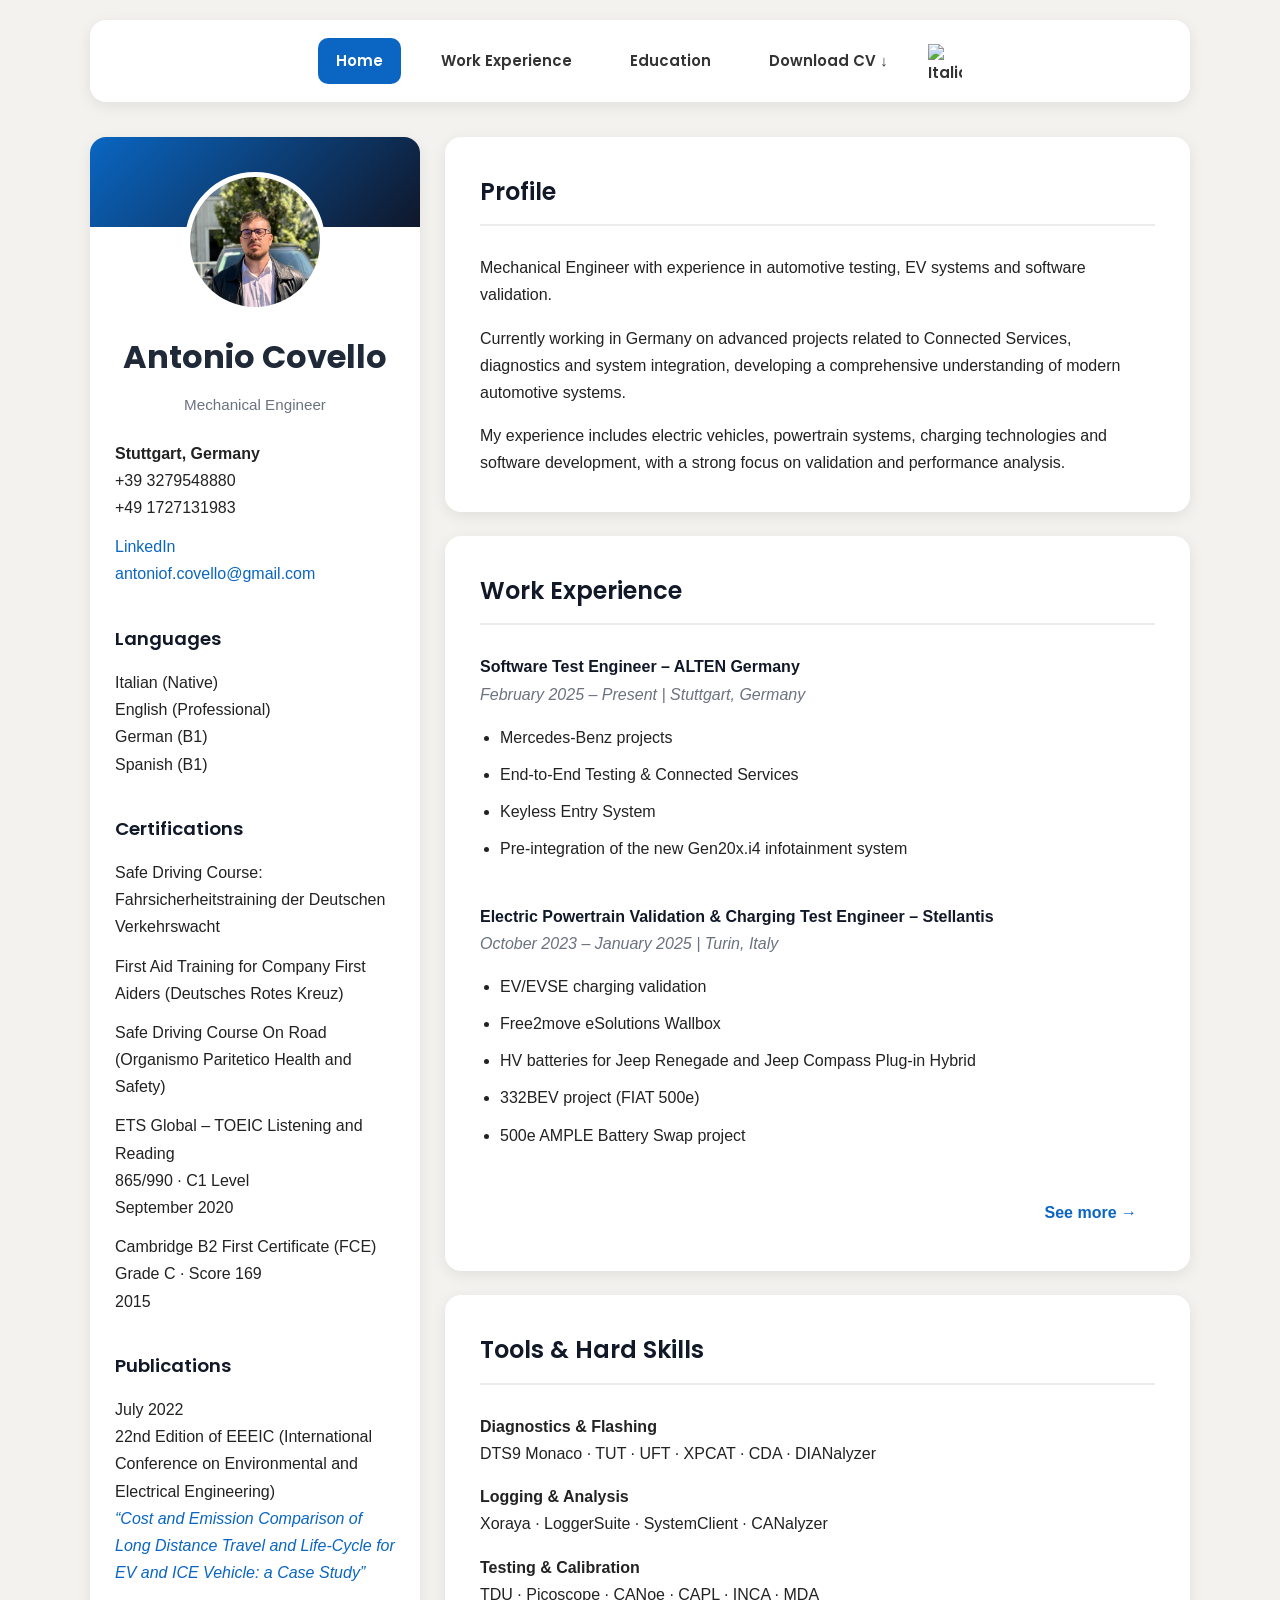
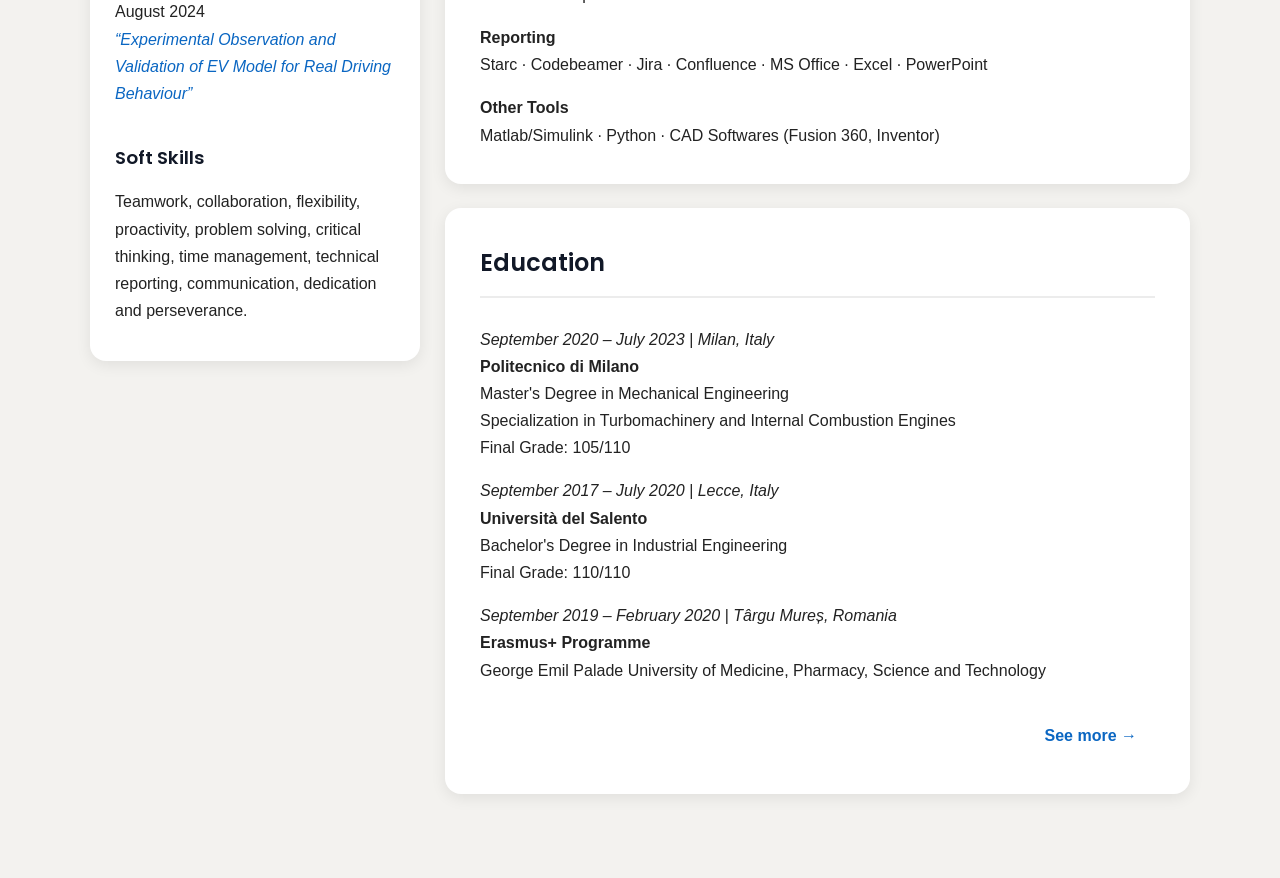
==== commit 764c9745: "Update index.html" ====
--- a/index.html
+++ b/index.html
@@ -93,15 +93,15 @@
             <h3>Certifications</h3>
 
             <p>
-                Fahrsicherheitstraining der Deutschen Verkehrswacht
-            </p>
-
-            <p>
-                First Aid Training for Company First Aiders
-            </p>
-
-            <p>
-                Safe Driving Course On Road
+                Safe Driving Course: Fahrsicherheitstraining der Deutschen Verkehrswacht
+            </p>
+
+            <p>
+                First Aid Training for Company First Aiders (Deutsches Rotes Kreuz)
+            </p>
+
+            <p>
+                Safe Driving Course On Road (Organismo Paritetico Health and Safety)
             </p>
 
             <p>
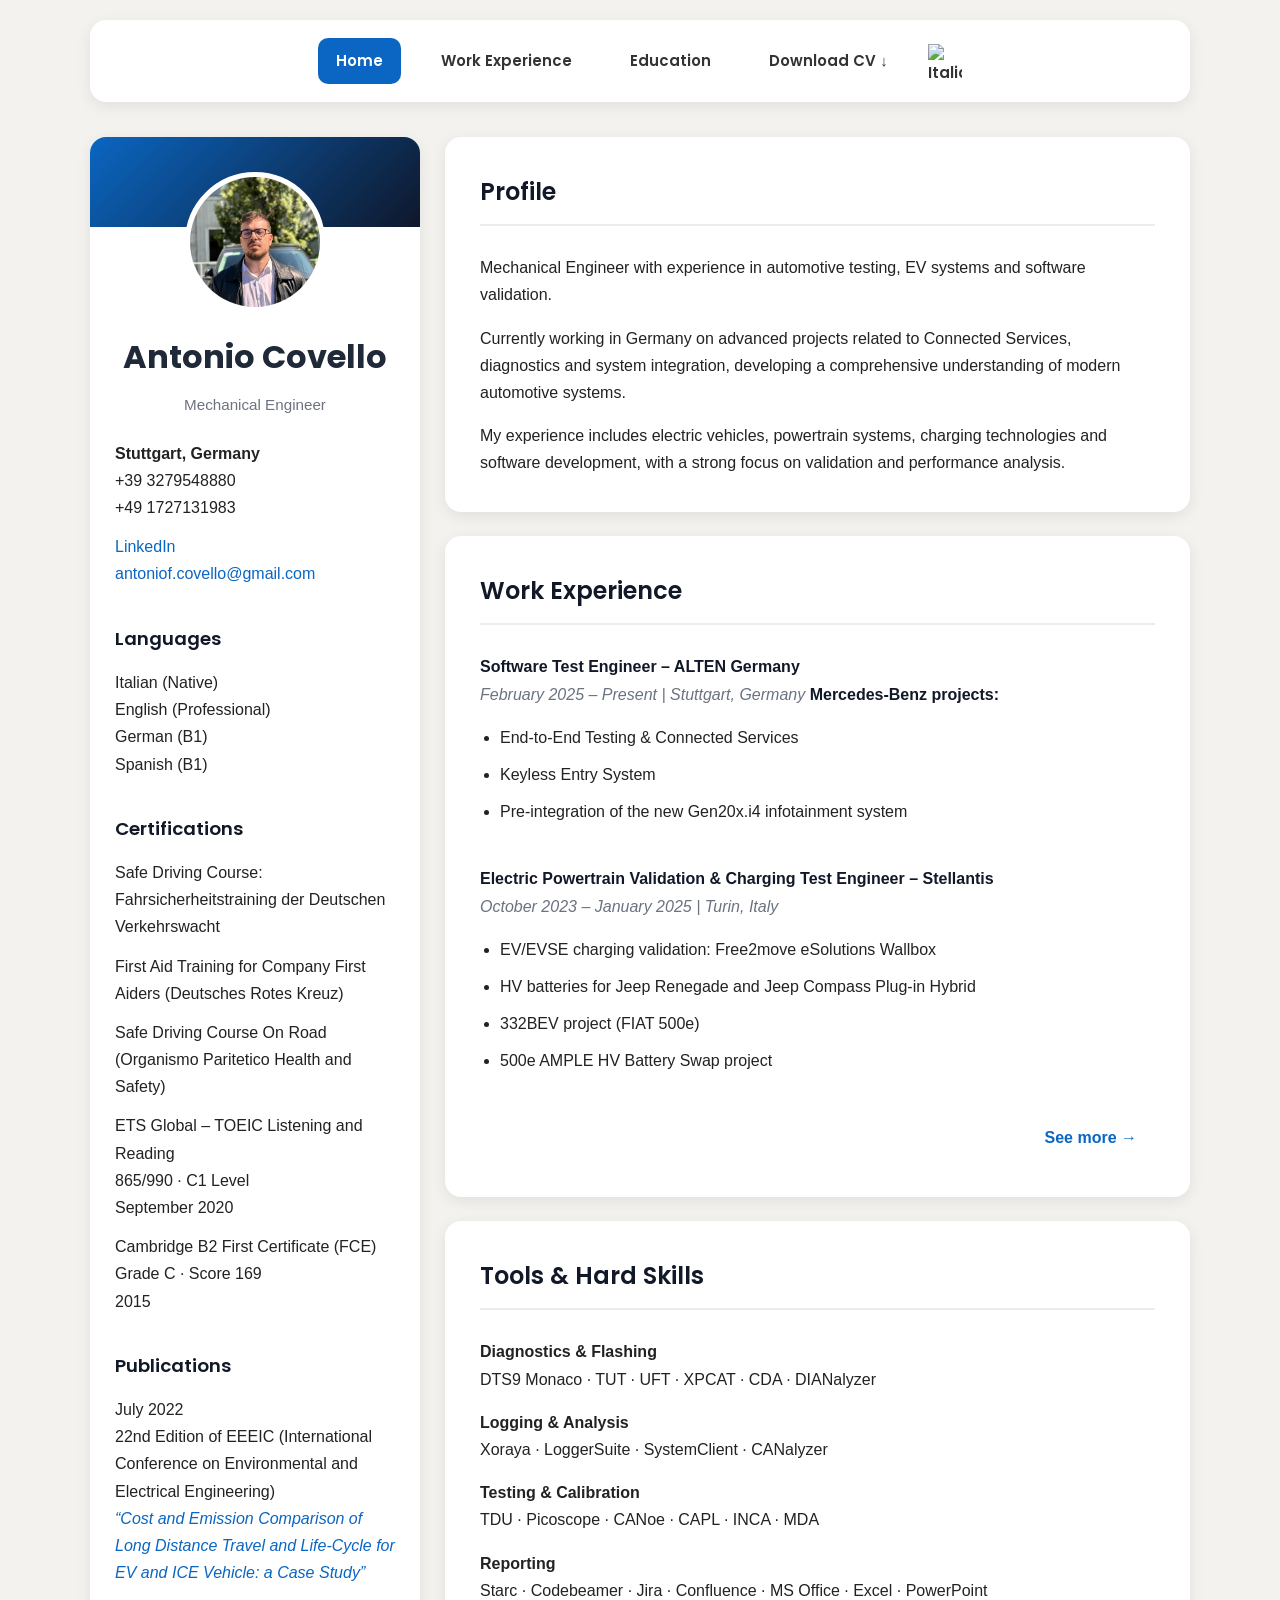
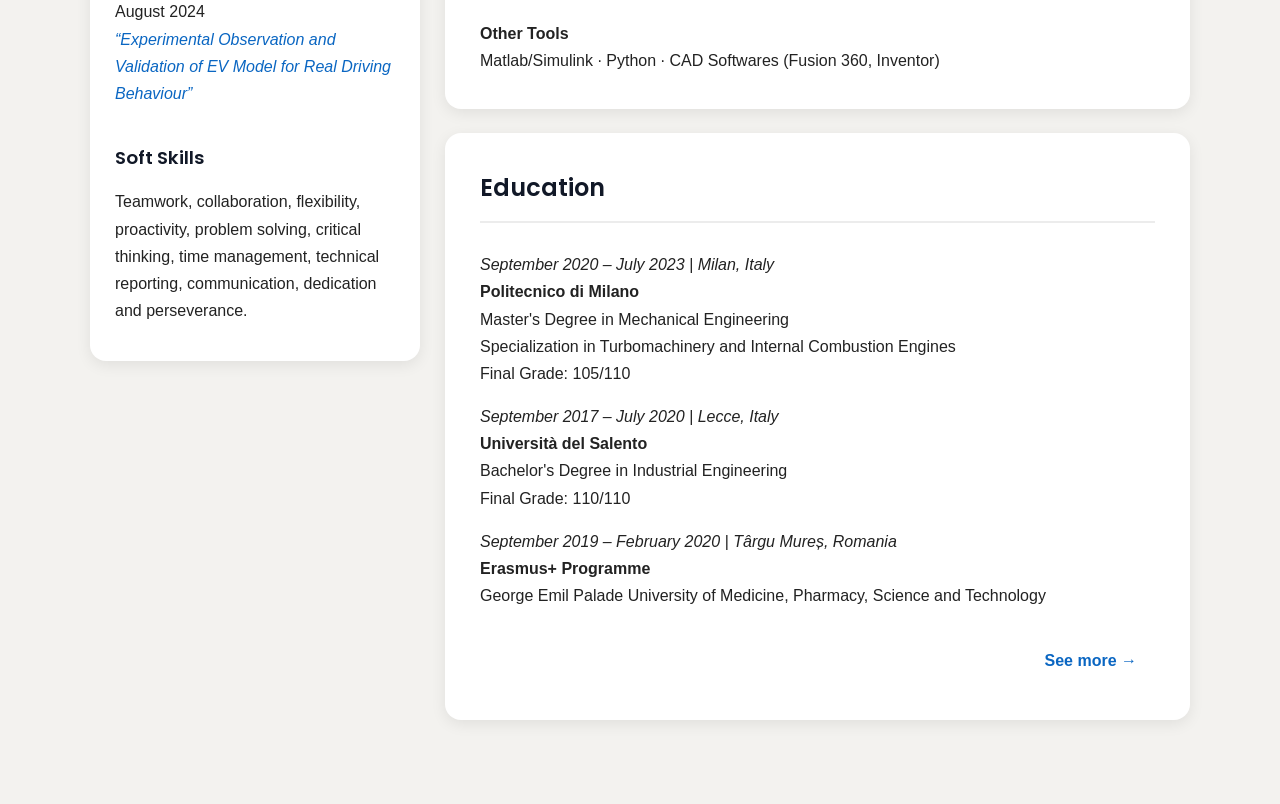
==== commit aff94594: "Update index.html" ====
--- a/index.html
+++ b/index.html
@@ -224,11 +224,10 @@
                     February 2025 – Present | Stuttgart, Germany
                 </i>
 
+
+                <strong>Mercedes-Benz projects:</strong>
+                
                 <ul>
-
-                    <li>
-                        Mercedes-Benz projects
-                    </li>
 
                     <li>
                         End-to-End Testing & Connected Services
@@ -262,11 +261,7 @@
                 <ul>
 
                     <li>
-                        EV/EVSE charging validation
-                    </li>
-
-                    <li>
-                        Free2move eSolutions Wallbox
+                        EV/EVSE charging validation: Free2move eSolutions Wallbox
                     </li>
 
                     <li>
@@ -278,7 +273,7 @@
                     </li>
 
                     <li>
-                        500e AMPLE Battery Swap project
+                        500e AMPLE HV Battery Swap project
                     </li>
 
                 </ul>
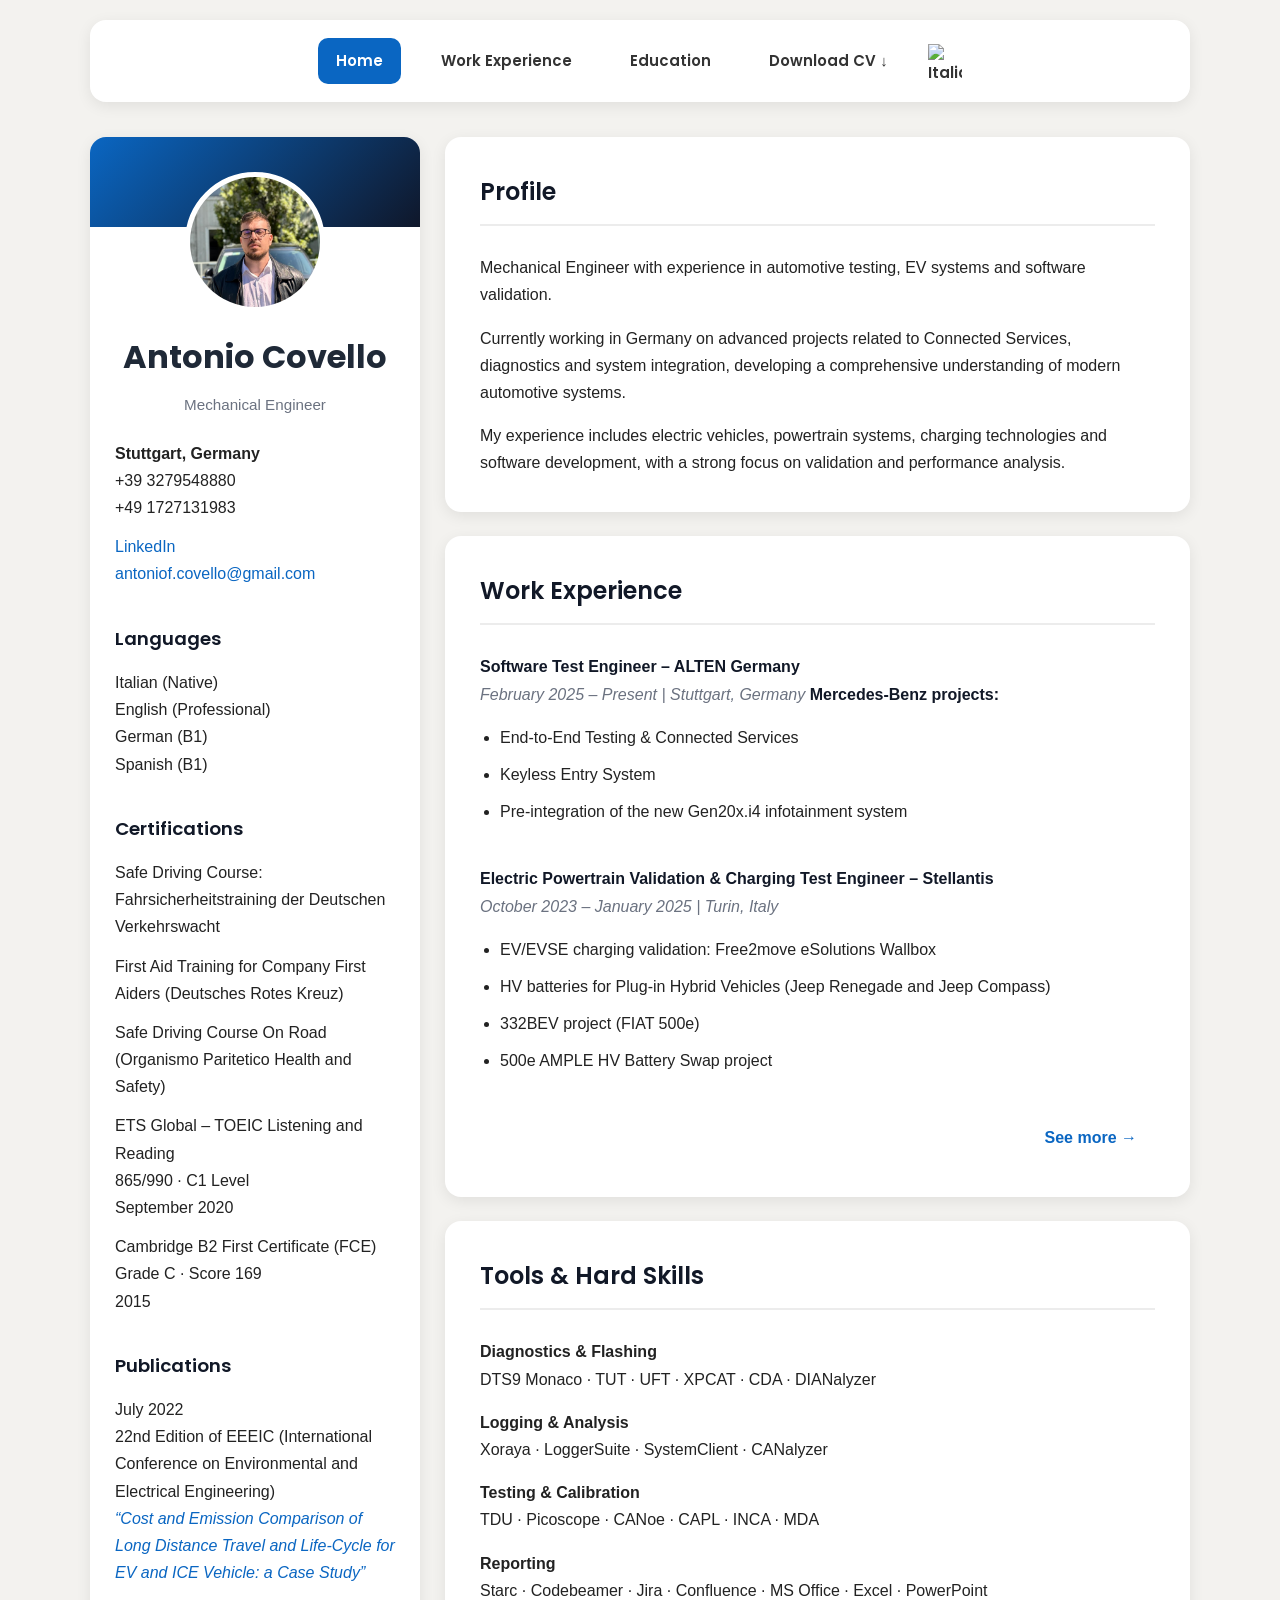
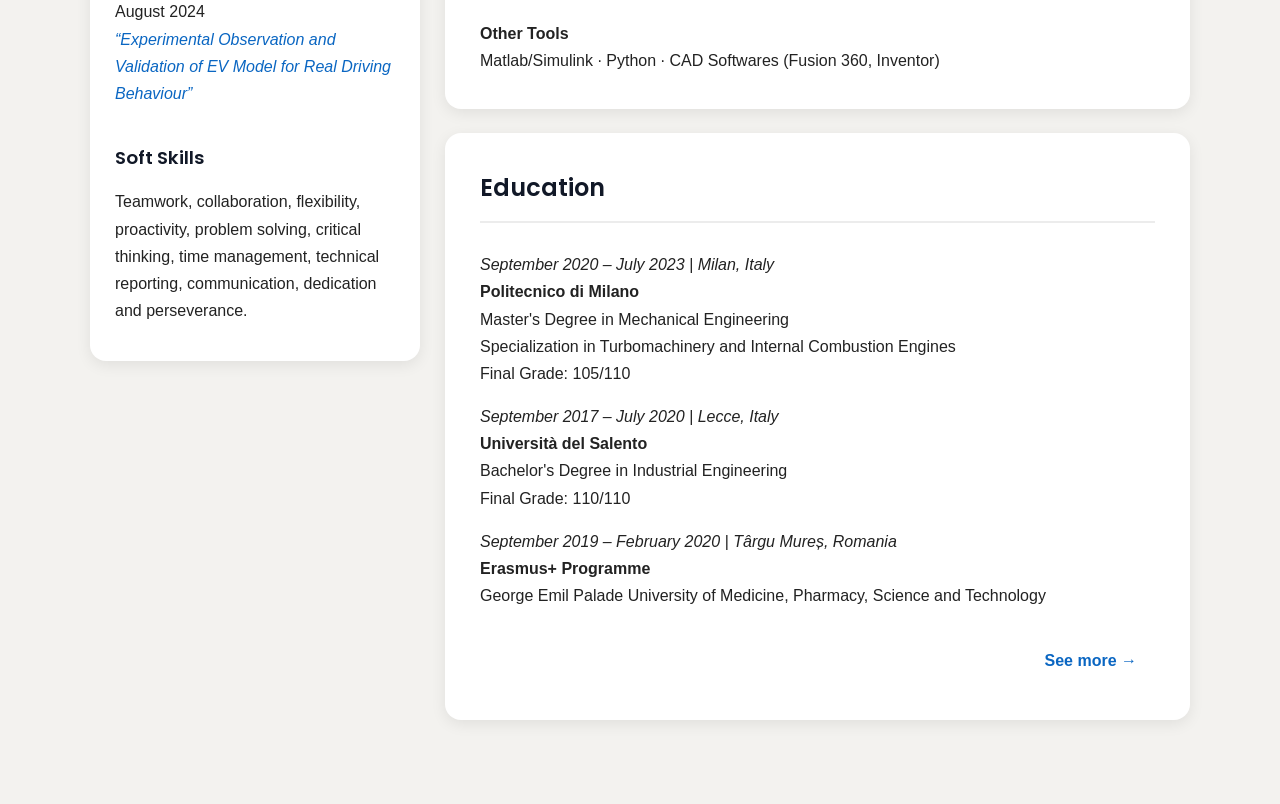
==== commit 079ca3c7: "Update index.html" ====
--- a/index.html
+++ b/index.html
@@ -265,7 +265,7 @@
                     </li>
 
                     <li>
-                        HV batteries for Jeep Renegade and Jeep Compass Plug-in Hybrid
+                        HV batteries for Plug-in Hybrid Vehicles (Jeep Renegade and Jeep Compass)
                     </li>
 
                     <li>
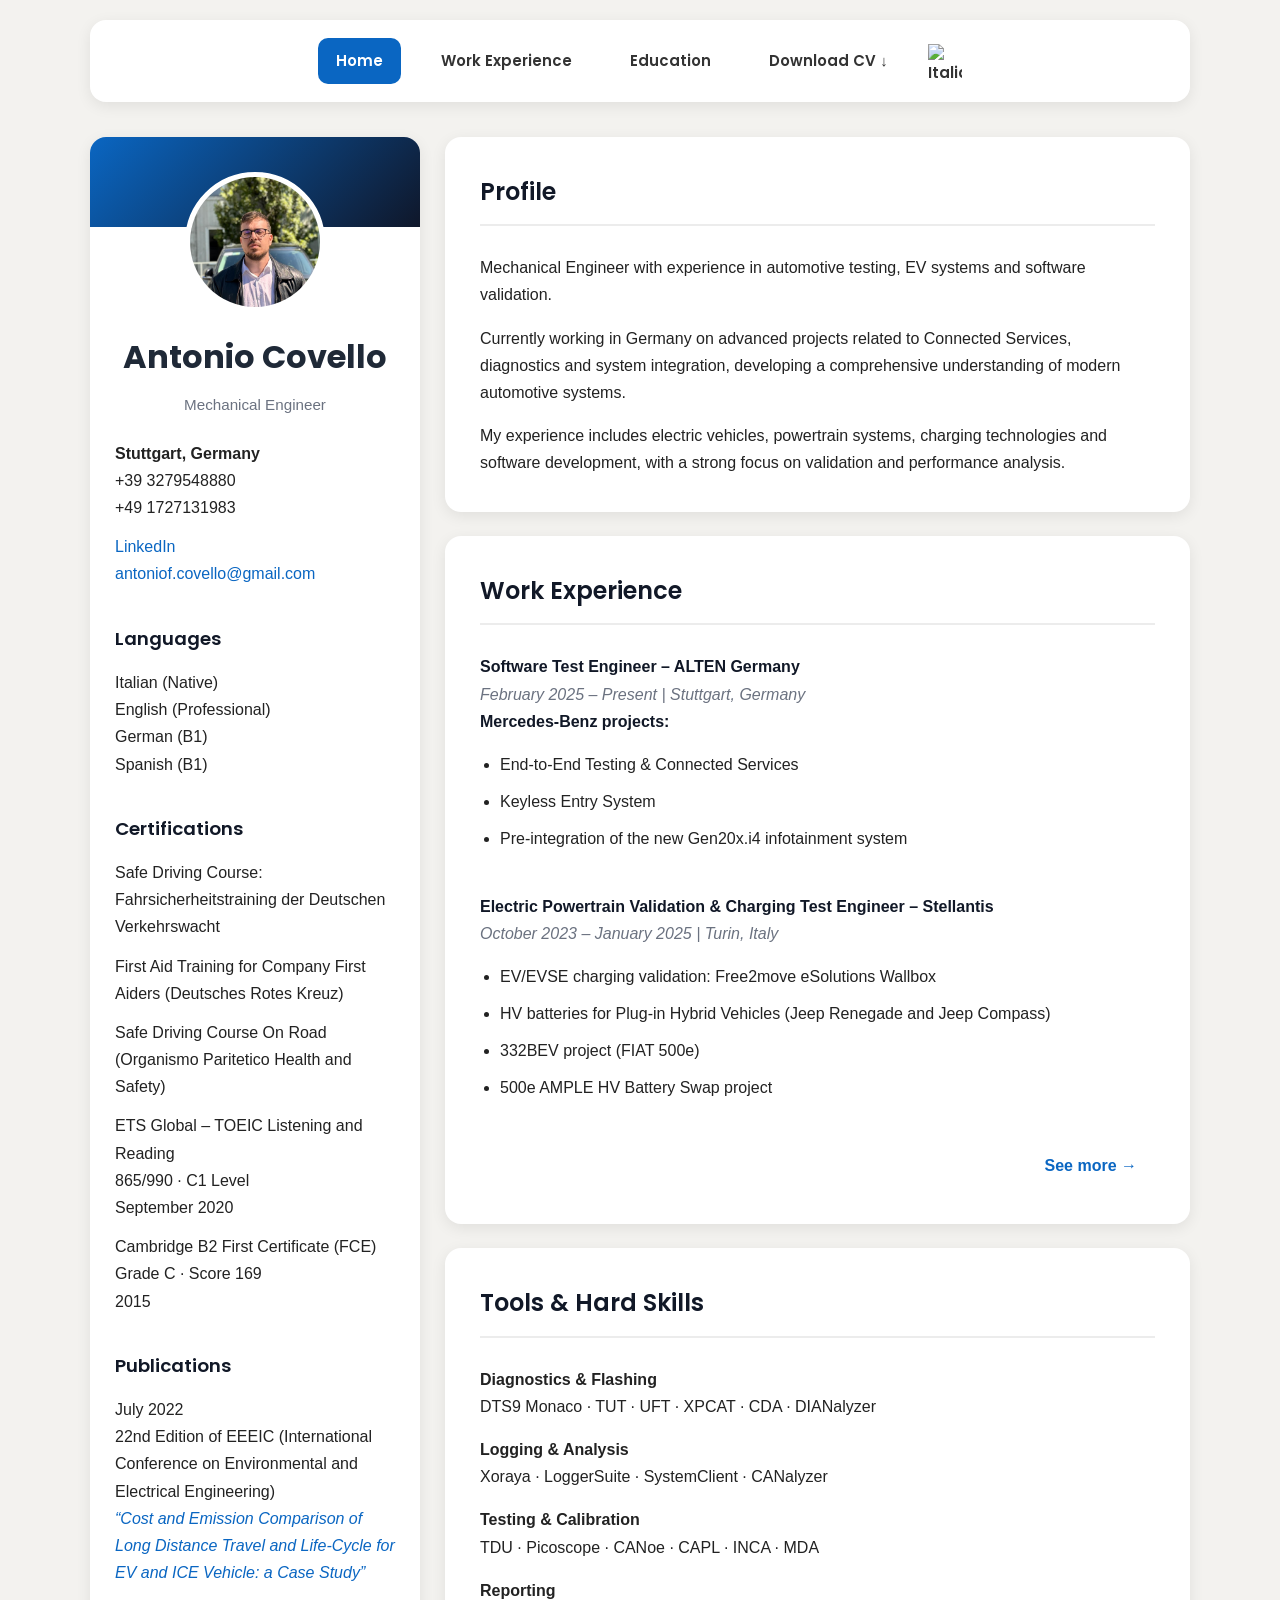
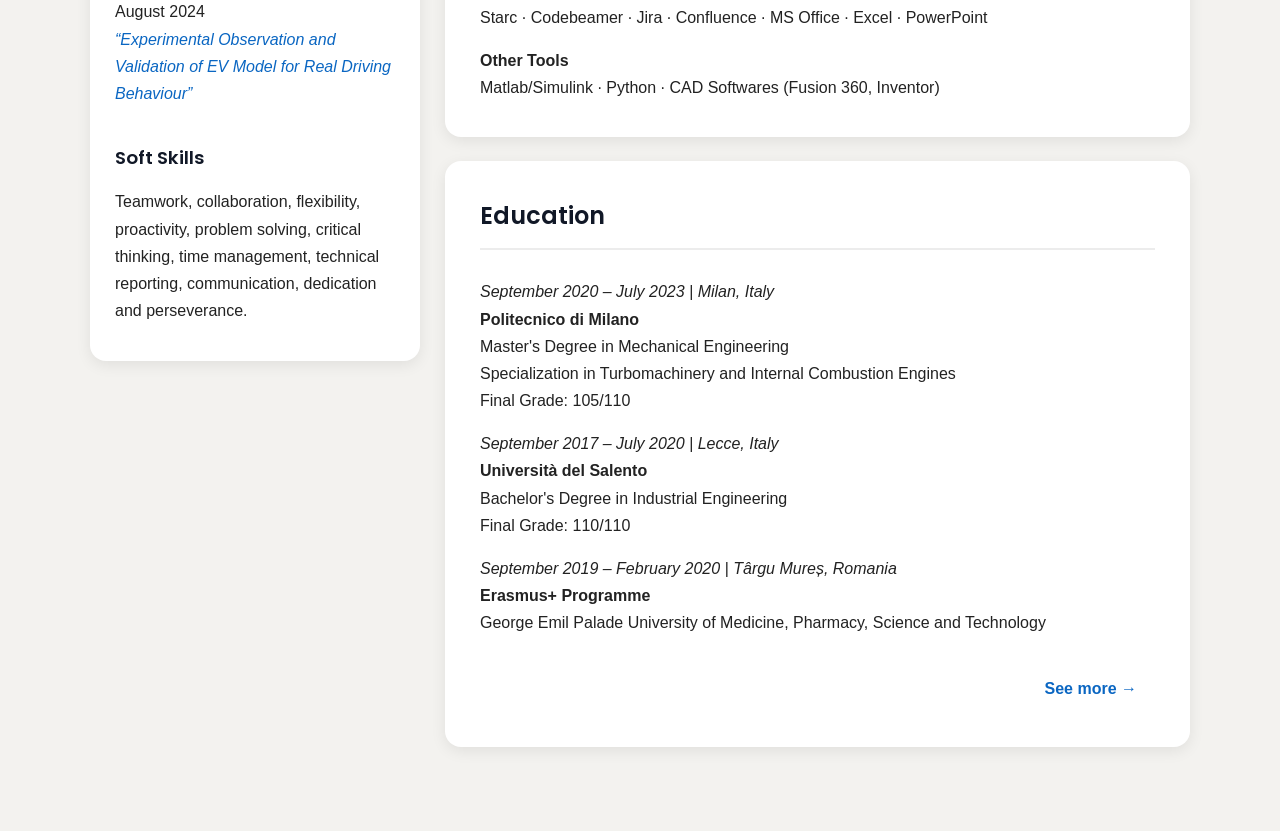
==== commit 75fef9fa: "Update index.html" ====
--- a/index.html
+++ b/index.html
@@ -222,7 +222,7 @@
 
                 <i>
                     February 2025 – Present | Stuttgart, Germany
-                </i>
+                </i><br>
 
 
                 <strong>Mercedes-Benz projects:</strong>
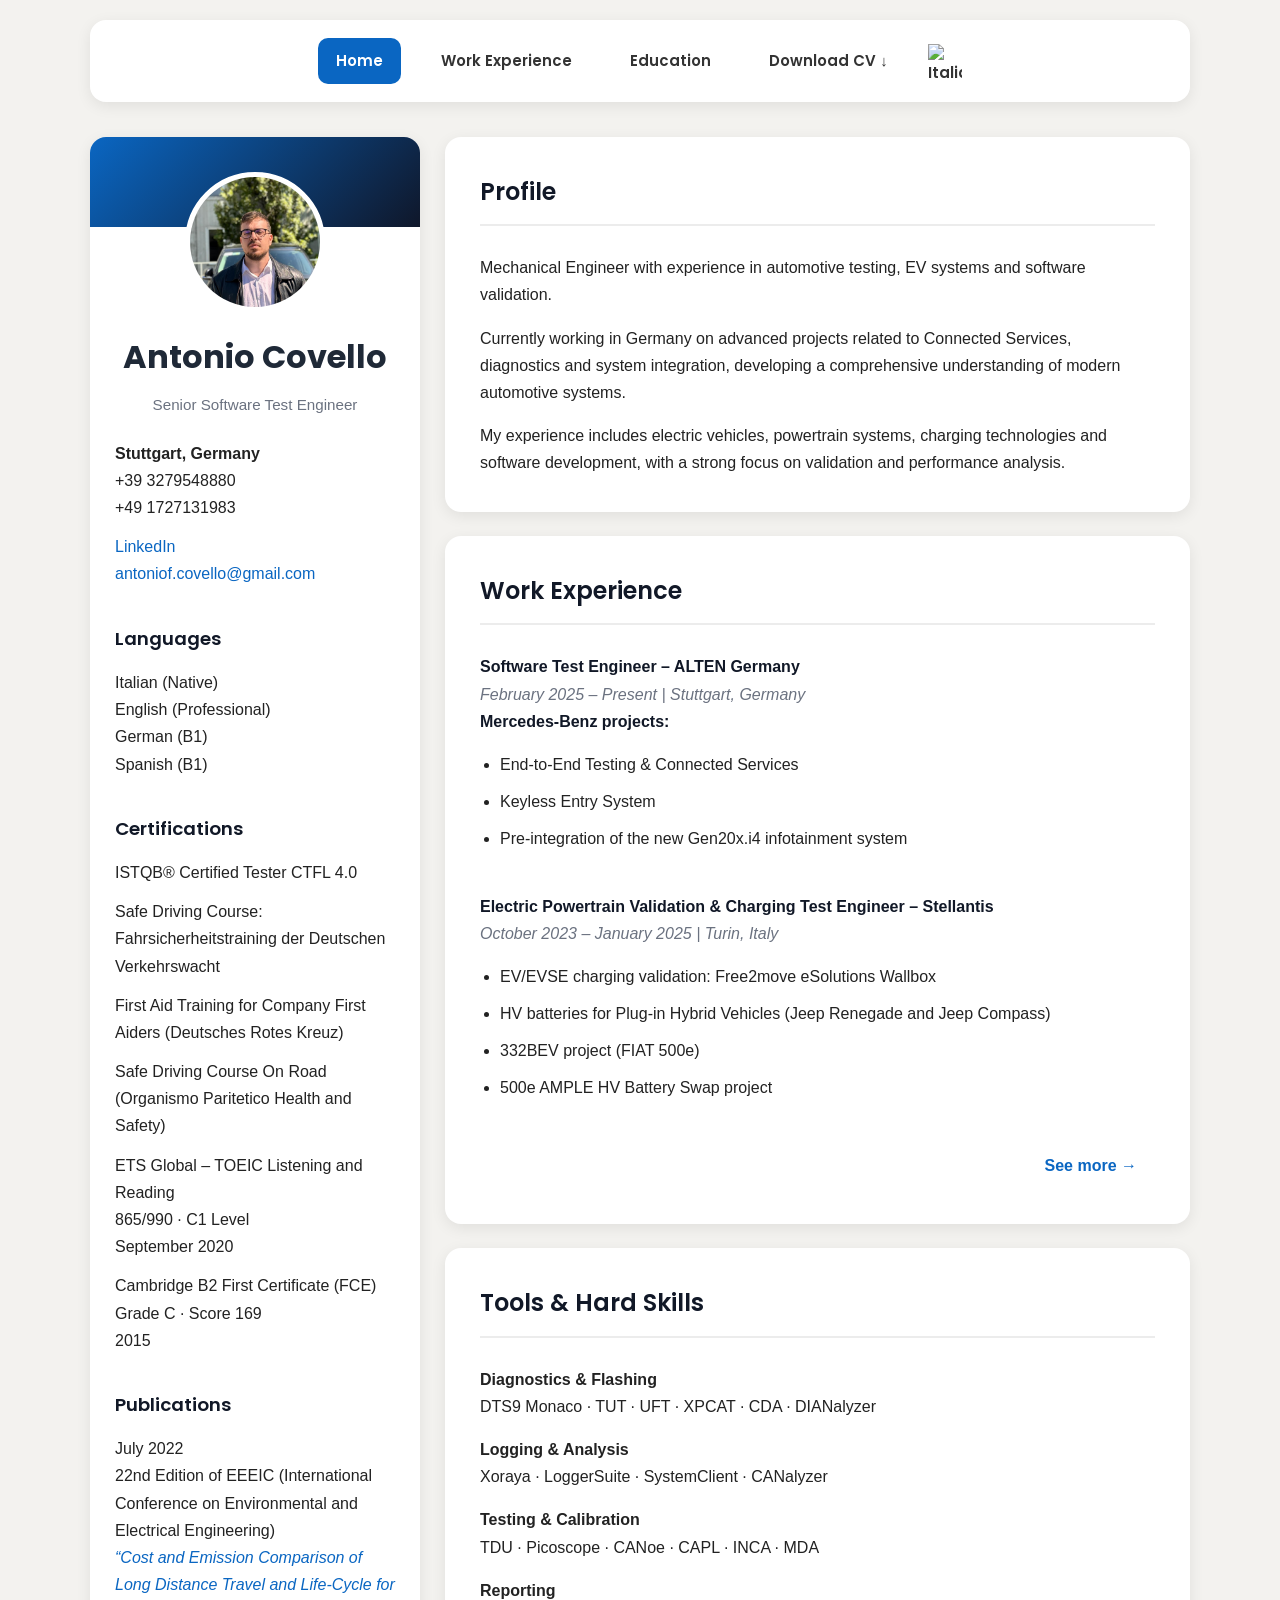
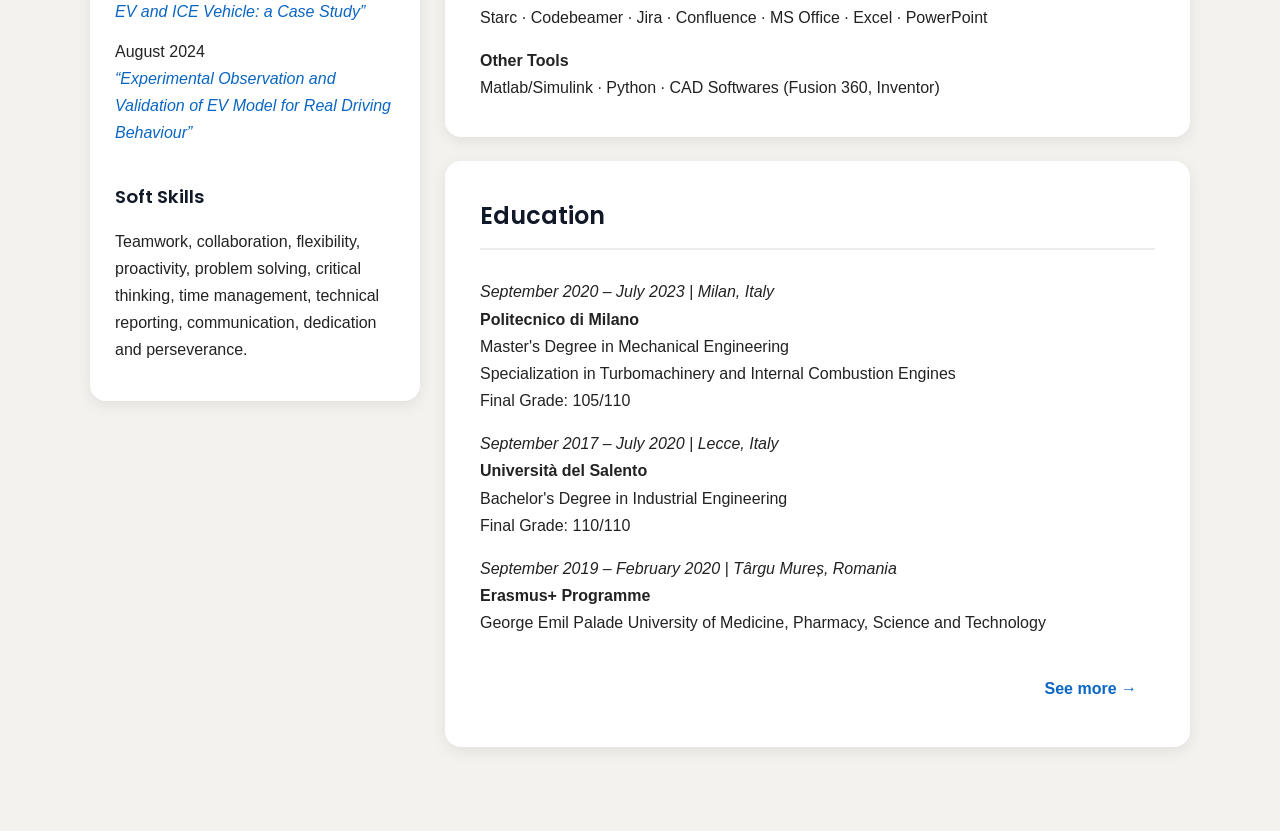
==== commit b1f9b67f: "Update index.html" ====
--- a/index.html
+++ b/index.html
@@ -5,7 +5,7 @@
 <meta charset="UTF-8">
 <meta name="viewport" content="width=device-width, initial-scale=1.0">
 
-<title>Antonio Covello | Mechanical Engineer</title>
+<title>Antonio Covello | Senior Software Test Engineer</title>
 
 <link rel="stylesheet" href="style.css">
 
@@ -51,7 +51,7 @@
             <h1>Antonio Covello</h1>
 
             <p class="profile-role">
-                Mechanical Engineer
+                Senior Software Test Engineer
             </p>
 
         </div>
@@ -91,6 +91,9 @@
 
 
             <h3>Certifications</h3>
+            <p>
+                ISTQB® Certified Tester CTFL 4.0
+            </p>
 
             <p>
                 Safe Driving Course: Fahrsicherheitstraining der Deutschen Verkehrswacht
